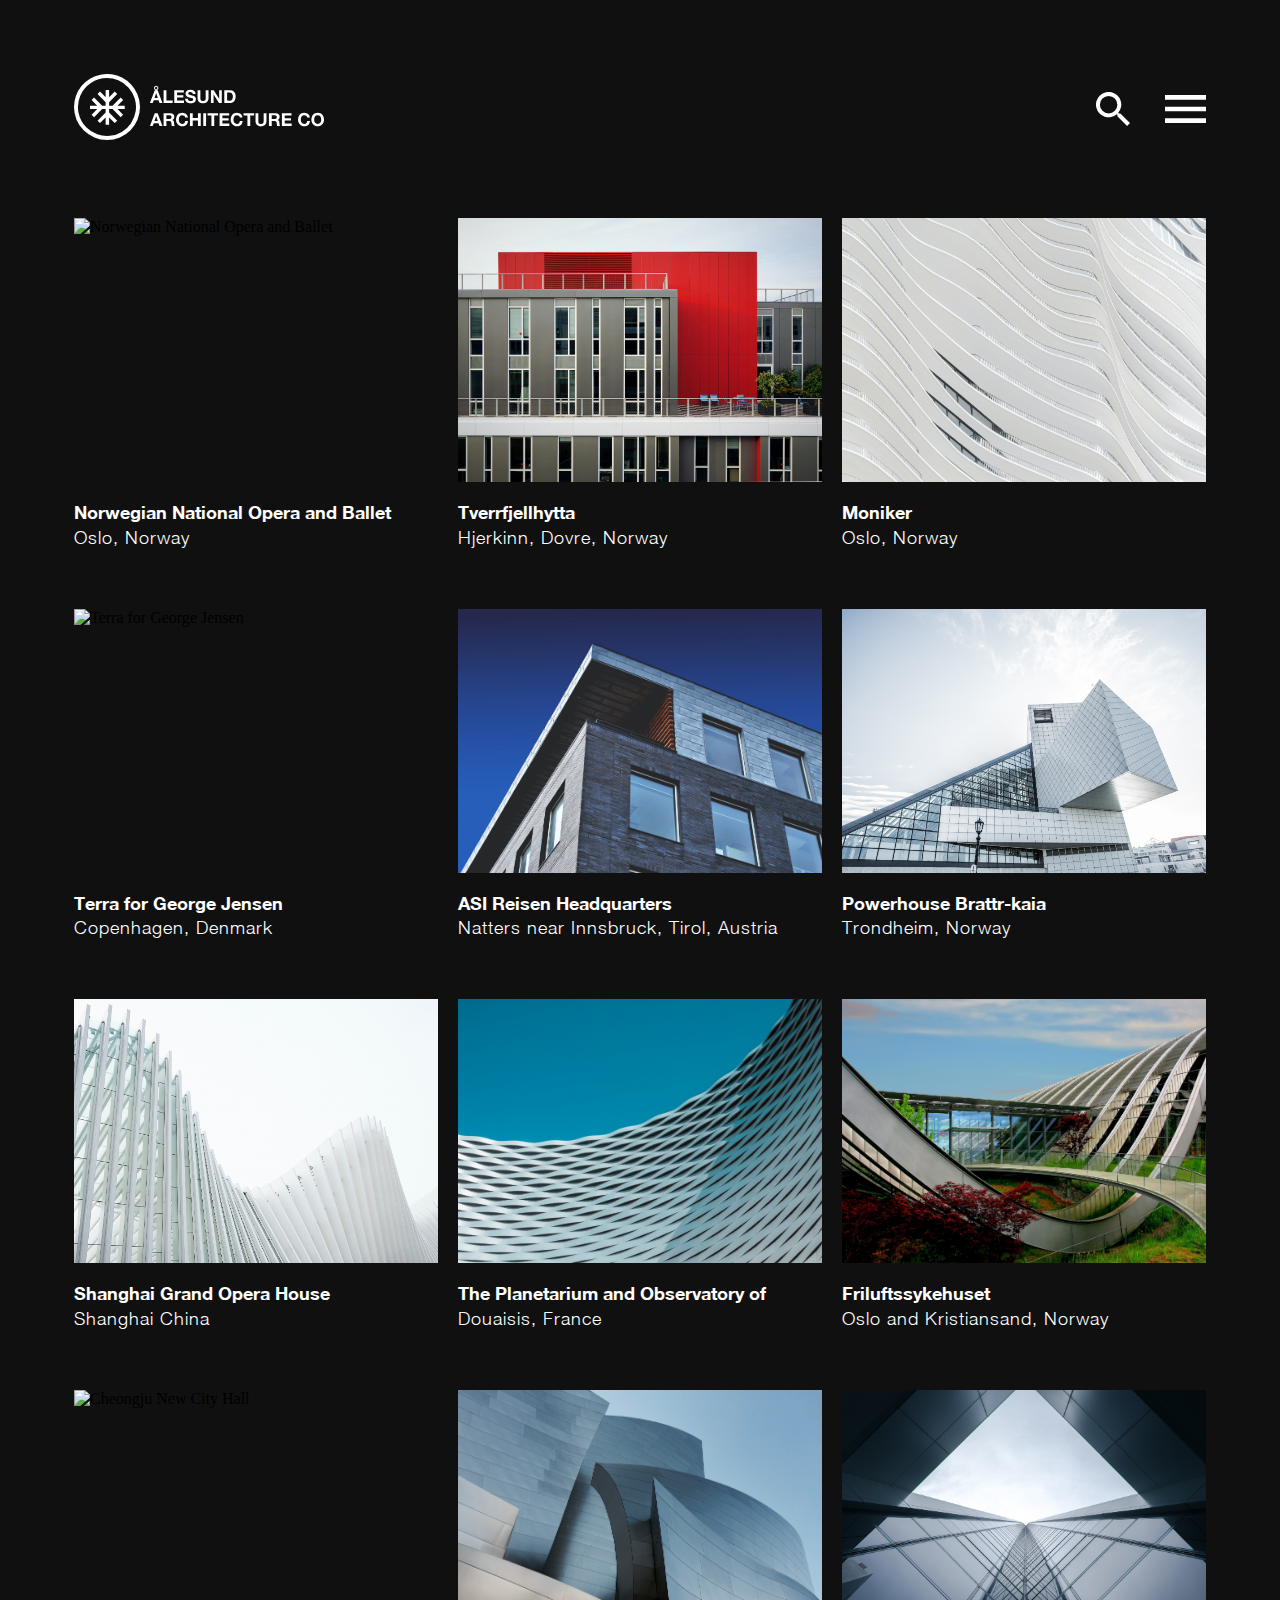
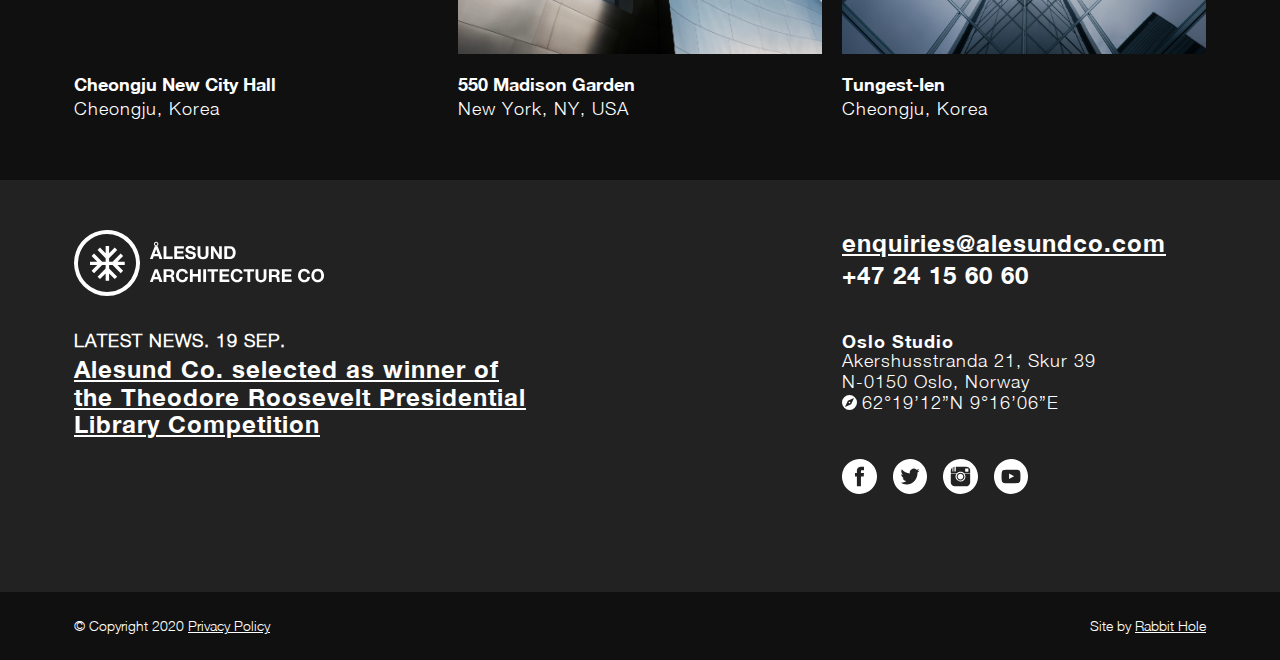
==== index.html @ cf131ff4 "html5 boilerplate" ====
<!doctype html>
<html class="no-js" lang="">

<head>
  <meta charset="utf-8">
  <title>Alesund Architecture Co</title>
  <meta name="description" content="">
  <meta name="viewport" content="width=device-width, initial-scale=1">

  <meta property="og:title" content="">
  <meta property="og:type" content="">
  <meta property="og:url" content="">
  <meta property="og:image" content="">

  <link rel="manifest" href="site.webmanifest">
  <link rel="apple-touch-icon" href="icon.png">
  <!-- Place favicon.ico in the root directory -->

  <link rel="stylesheet" href="css/normalize.css">
  <link rel="stylesheet" href="css/main.css">

  <meta name="theme-color" content="#fafafa">
</head>

<body>
  <header class="grid">
    <div class="logo">
      <a href="index.html"><img src="css/SVGs/white-logo.svg" alt="logo"></a>
    </div>
    <nav>
      <div class="icon-container">
        <img class="search" src="css/SVGs/white-search.svg">
        <img class="menu-icon" src="css/SVGs/white-menu.svg" id="show-menu">
      </div>
      <div class="menu side-menu right-menu" id="slide-menu">
        <div class="open-menu-icons icon-container">
          <img class="menu-search-icon" src="css/SVGs/white-search.svg">
          <img class="close-icon" src="css/SVGs/close.svg" id="hide-menu">
        </div>
        <div class="menu-items">
          <a class="arrow-anchor" href="#">Projects</a>
          <img id="arrow-icon" class="hide" src="css/SVGs/arrow.svg">
        </div>
        <div class="menu-items">
          <a class="arrow-anchor" href="#">People</a>
          <img id="arrow-icon" class="hide" src="css/SVGs/arrow.svg">
        </div>
        <div class="menu-items">
          <a class="arrow-anchor" href="#">News</a>
          <img id="arrow-icon" class="hide" src="css/SVGs/arrow.svg">
        </div>
        <div class="menu-items">
          <a class="arrow-anchor" href="#">Our Process</a>
          <img id="arrow-icon" class="hide" src="css/SVGs/arrow.svg">
        </div>
        <div class="menu-items">
          <a class="arrow-anchor" href="widgets.html">Journal</a>
          <img id="arrow-icon" class="hide" src="css/SVGs/arrow.svg">
        </div>
        <div class="menu-items">
          <a class="arrow-anchor" href="#">Contact</a>
          <img id="arrow-icon" class="hide" src="css/SVGs/arrow.svg">
        </div>
      </div>
    </nav>
  </header>
  <main class="grid">
    <figure class="image-container" id="gallery-item-1">
      <div class="gallery-item">			
        <img loading="lazy" src='./css/Images/grid-item-1.jpg' alt="Norwegian National Opera and Ballet" />
      </div>
      <figcaption class="gallery-item-description">Norwegian National Opera and Ballet</figcaption>
      <figcaption class="gallery-item-location">Oslo, Norway</figcaption>
    </figure>
    <figure class="image-container" id="gallery-item-2">
      <div class="gallery-item">			
        <img loading="lazy" src='./css/Images/grid-item-2.jpg' alt="Tverrfjellhytta" />
      </div>
      <figcaption class="gallery-item-description">Tverrfjellhytta</figcaption>
      <figcaption class="gallery-item-location">Hjerkinn, Dovre, Norway</figcaption>
    </figure>
    <figure class="image-container" id="gallery-item-3">
      <div class="gallery-item">			
        <img loading="lazy" src='./css/Images/grid-item-3.jpg' alt="Moniker" />
      </div>
      <figcaption class="gallery-item-description">Moniker</figcaption>
      <figcaption class="gallery-item-location">Oslo, Norway</figcaption>
    </figure>
    <figure class="image-container" id="gallery-item-4">
      <div class="gallery-item">			
        <img loading="lazy" src='./css/Images/grid-item-4.jpg' alt="Terra for George Jensen" />
      </div>
      <figcaption class="gallery-item-description">Terra for George Jensen</figcaption>
      <figcaption class="gallery-item-location">Copenhagen, Denmark</figcaption>
    </figure>
    <figure class="image-container" id="gallery-item-5">
      <div class="gallery-item">			
        <img loading="lazy" src='./css/Images/grid-item-5.jpg' alt="ASI Reisen Headquarters" />
      </div>
      <figcaption class="gallery-item-description">ASI Reisen Headquarters</figcaption>
      <figcaption class="gallery-item-location">Natters near Innsbruck, Tirol, Austria</figcaption>
    </figure>
    <figure class="image-container" id="gallery-item-6">
      <div class="gallery-item">			
        <img loading="lazy" src='./css/Images/grid-item-6.jpg' alt="Powerhouse Brattr-kaia" />
      </div>
      <figcaption class="gallery-item-description">Powerhouse Brattr-kaia</figcaption>
      <figcaption class="gallery-item-location">Trondheim, Norway</figcaption>
    </figure>
    <figure class="image-container" id="gallery-item-7">
      <div class="gallery-item">			
        <img loading="lazy" src='./css/Images/grid-item-7.jpg' alt="Shanghai Grand Opera House" />
      </div>
      <figcaption class="gallery-item-description">Shanghai Grand Opera House</figcaption>
      <figcaption class="gallery-item-location">Shanghai China</figcaption>
    </figure>
    <figure class="image-container" id="gallery-item-8">
      <div class="gallery-item">			
        <img loading="lazy" src='./css/Images/grid-item-8.jpg' alt="The Planetarium and Observatory of Douaisis" />
      </div>
      <figcaption class="gallery-item-description">The Planetarium and Observatory of</figcaption>
      <figcaption class="gallery-item-location">Douaisis, France</figcaption>
    </figure>
    <figure class="image-container" id="gallery-item-9">
      <div class="gallery-item">			
        <img loading="lazy" src='./css/Images/grid-item-9.jpg' alt="Friluftssykehuset" />
      </div>
      <figcaption class="gallery-item-description">Friluftssykehuset</figcaption>
      <figcaption class="gallery-item-location">Oslo and Kristiansand, Norway</figcaption>
    </figure>
    <figure class="image-container" id="gallery-item-10">
      <div class="gallery-item">			
        <img loading="lazy" src='./css/Images/grid-item-10.jpg' alt="Cheongju New City Hall" />
      </div>
      <figcaption class="gallery-item-description">Cheongju New City Hall</figcaption>
      <figcaption class="gallery-item-location">Cheongju, Korea</figcaption>
    </figure>
    <figure class="image-container" id="gallery-item-11">
      <div class="gallery-item">			
        <img loading="lazy" src='./css/Images/grid-item-11.jpg' alt="550 Madison Garden" />
      </div>
      <figcaption class="gallery-item-description">550 Madison Garden</figcaption>
      <figcaption class="gallery-item-location">New York, NY, USA</figcaption>
    </figure>
    <figure class="image-container" id="gallery-item-12">
      <div class="gallery-item">			
        <img loading="lazy" src='./css/Images/grid-item-12.jpg' alt="Tungest-Ien" />
      </div>
      <figcaption class="gallery-item-description">Tungest-Ien</figcaption>
      <figcaption class="gallery-item-location">Cheongju, Korea</figcaption>
    </figure>
  </main>
  <footer class="contact-footer">
    <div class="grid">
      <a href="#" class="footer-logo"><img src="css/SVGs/white-logo.svg"></a>
      <div class="news">
        <h3 class="latest-news">LATEST NEWS. 19 SEP.</h3>
        <a href="#" class="underline">Alesund Co. selected as winner of the Theodore Roosevelt Presidential Library Competition</a>
      </div>
      <div class="contact">
        <a href="#"class="underline">enquiries@alesundco.com</a>
        <p class="phone-number">+47 24 15 60 60</p>
      </div>
      <div class="address">
        <h3 class="address-bold">Oslo Studio</h3>
        <p>Akershusstranda 21, Skur 39</p>
        <p>N-0150 Oslo, Norway</p>
        <div class="coordinates">
          <img src="css/SVGs/compass.svg">
          <p>62°19’12”N 9°16’06”E</p>
        </div>
      </div>
      <div class="social-media">
        <a href="#"><img src="css/SVGs/facebook.svg"></a>
        <a href="#"><img src="css/SVGs/twitter.svg"></a>
        <a href="#"><img src="css/SVGs/instagram.svg"></a>
        <a href="#"><img src="css/SVGs/youtube.svg"></a>
      </div>
    </div>
  </footer>
  <footer class="copyright-footer">
    <div class="grid">
      <p class="copyright-info">© Copyright 2020 <a href="#"><span>Privacy Policy</span></a></p>
      <p class="site-by">Site by <a href="#"><span>Rabbit Hole</span></a></p>
    </div>
  </footer>

  <script src="js/nav.js"></script>
  <script src="js/vendor/modernizr-3.11.2.min.js"></script>
  <script src="js/plugins.js"></script>
  <script src="js/main.js"></script>

  <!-- Google Analytics: change UA-XXXXX-Y to be your site's ID. -->
  <script>
    window.ga = function () { ga.q.push(arguments) }; ga.q = []; ga.l = +new Date;
    ga('create', 'UA-XXXXX-Y', 'auto'); ga('set', 'anonymizeIp', true); ga('set', 'transport', 'beacon'); ga('send', 'pageview')
  </script>
  <script src="https://www.google-analytics.com/analytics.js" async></script>
</body>

</html>
---- css/main.css ----
@font-face {
  font-family: "Helvetica Bold";
  src: url(./Fonts/HelveticaNeueBd.ttf);
  font-weight: bold;
}
@font-face {
  font-family: "Helvetica Reg";
  src: url("./Fonts/HelveticaNeueLt.ttf");
}
a {
  color: inherit;
  text-decoration: inherit;
}

.menu a {
  color: #000000;
  font-family: "Helvetica Bold";
  font-size: 32px;
  text-decoration: none;
}

.latest-news {
  font-family: "Helvetica Reg";
  font-size: 18px;
  text-align: left;
  letter-spacing: 1px;
  color: #ffffff;
}

.address {
  font-family: "Helvetica Reg";
  font-size: 18px;
  text-align: left;
  letter-spacing: 1px;
  color: #ffffff;
}

.address-bold {
  font-family: "Helvetica Bold";
  font-size: 18px;
  text-align: left;
  letter-spacing: 1px;
  color: #ffffff;
}

.underline {
  font-family: "Helvetica Bold";
  text-decoration: underline;
  font-size: 24px;
}
.underline:hover {
  text-decoration: none;
  transition: all 0.3s ease-in-out 0s;
}

.phone-number {
  font-family: "Helvetica Bold";
  padding-top: 5px;
  font-size: 24px;
}

.contact-footer {
  font-family: "Helvetica Reg";
  font-size: 18px;
  text-align: left;
  letter-spacing: 1px;
  color: #ffffff;
}

.copyright-footer {
  font-family: "Helvetica Reg";
  font-size: 14px;
  text-align: left;
  color: #ffffff;
}
.copyright-footer span {
  text-decoration: underline;
}

.gallery-item-description {
  font-family: "Helvetica Bold";
  font-size: 18px;
  text-align: left;
  color: #ffffff;
  padding-top: 20px;
  padding-bottom: 5px;
}

.gallery-item-location {
  font-family: "Helvetica Reg";
  font-size: 18px;
  text-align: left;
  letter-spacing: 1px;
  color: #ffffff;
}

.widget-date {
  font-family: "Helvetica Reg";
  font-size: 18px;
  text-align: center;
  color: #000000;
}

.widget-title {
  font-family: "Helvetica Bold";
  font-size: 48px;
  text-align: center;
  color: #000000;
  margin-bottom: 100px;
}

.widget-subtitle {
  font-family: "Helvetica Bold";
  font-size: 32px;
  text-align: left;
  color: #000000;
  margin-bottom: 40px;
}

.widget-main-copy {
  font-family: "Times New Roman", Times, serif;
  font-size: 24px;
  text-align: left;
  letter-spacing: 1px;
  color: #000000;
  margin-bottom: 40px;
}
.widget-main-copy span {
  text-decoration: underline;
}

.image-caption {
  color: #888888;
  font-family: "Helvetica Reg";
  font-style: italic;
  font-size: 18px;
  text-align: left;
  margin-top: 5px;
}

.grid-fit-image-caption {
  color: #888888;
  font-family: "Helvetica Reg";
  font-style: italic;
  font-size: 18px;
  text-align: left;
  margin-top: 5px;
}

.carousel-image-caption {
  color: #888888;
  font-family: "Helvetica Reg";
  font-style: italic;
  font-size: 18px;
  text-align: left;
  margin-top: 5px;
}

.quote {
  font-family: "Helvetica Bold";
  font-size: 32px;
  text-align: left;
  color: #ffffff;
}

.author-text {
  font-family: "Helvetica Reg";
  font-size: 24px;
  text-align: left;
  color: #ffffff;
}

@media (max-width: 376px) {
  .underline {
    font-size: 22px;
  }

  .phone-number {
    padding-top: 3px;
    font-size: 22px;
  }

  .copyright-footer {
    font-size: 12px;
  }

  .widget-date {
    font-size: 14px;
    text-align: left;
  }

  .widget-title {
    font-size: 24px;
    text-align: left;
    margin-bottom: 50px;
  }

  .widget-subtitle {
    font-size: 18px;
    margin-bottom: 14px;
  }

  .widget-main-copy {
    font-size: 18px;
    margin-bottom: 40px;
  }

  .image-caption {
    font-size: 12px;
    margin-top: 10px;
  }

  .grid-fit-image-caption {
    font-size: 14px;
    margin-top: 10px;
  }

  .carousel-image-caption {
    font-size: 14px;
    margin-top: 10px;
  }

  .quote {
    font-size: 18px;
  }

  .author-text {
    font-size: 14px;
  }
}
@media (min-width: 377px) and (max-width: 480px) {
  .underline {
    font-size: 22px;
  }

  .phone-number {
    padding-top: 3px;
    font-size: 22px;
  }

  .copyright-footer {
    font-size: 14px;
  }

  .widget-date {
    font-size: 16px;
    text-align: left;
  }

  .widget-title {
    font-size: 26px;
    text-align: left;
    margin-bottom: 40px;
  }

  .widget-subtitle {
    font-size: 20px;
    margin-bottom: 14px;
  }

  .widget-main-copy {
    font-size: 20px;
    margin-bottom: 40px;
  }

  .image-caption {
    font-size: 14px;
    margin-top: 10px;
  }

  .grid-fit-image-caption {
    font-size: 14px;
    margin-top: 10px;
  }

  .carousel-image-caption {
    font-size: 14px;
    margin-top: 10px;
  }

  .quote {
    font-size: 18px;
  }

  .author-text {
    font-size: 14px;
  }
}
@media (min-width: 481px) and (max-width: 768px) {
  .widget-title {
    font-size: 36px;
    text-align: left;
    margin-bottom: 40px;
  }

  .widget-subtitle {
    font-size: 22px;
    margin-bottom: 14px;
  }

  .underline {
    font-size: 22px;
  }

  .quote {
    font-size: 24px;
  }

  .author-text {
    font-size: 18px;
  }
}
@media (min-width: 769px) and (max-width: 1024px) {
  .widget-title {
    margin-bottom: 60px;
  }
}
* {
  margin: 0;
  padding: 0;
}

body {
  background-color: #101010;
}

.widgets-body {
  background-color: #FFFFFF;
  color: black;
}
.widgets-body header .icon-container, .widgets-body header .menu-search-icon, .widgets-body header .logo {
  filter: invert(100%);
}

.grid {
  display: grid;
  grid-template-columns: repeat(12, 1fr);
  grid-template-rows: 1fr;
  column-gap: 20px;
  margin: 0 74px;
}

@media (max-width: 376px) {
  .grid {
    grid-template-columns: repeat(4, 1fr);
    margin: 0 20px;
  }
}
@media (min-width: 377px) and (max-width: 480px) {
  .grid {
    grid-template-columns: repeat(6, 1fr);
    margin: 0 30px;
  }
}
@media (min-width: 481px) and (max-width: 768px) {
  .grid {
    grid-template-columns: repeat(8, 1fr);
    margin: 0 40px;
  }
}
.image-container {
  position: relative;
  width: 100%;
  height: 100%;
  user-select: none;
  margin: 0;
}
.image-container .gallery-item {
  width: 100%;
  height: 264px;
  display: block;
}
.image-container .gallery-item img {
  width: inherit;
  height: inherit;
  object-fit: cover;
  margin: 0;
  display: block;
}
.image-container .gallery-item-location {
  margin-bottom: 60px;
}

#gallery-item-1 {
  grid-column-start: 1;
  grid-column-end: span 4;
  grid-row-start: 1;
  grid-row-end: span 1;
}

#gallery-item-2 {
  grid-column-start: 5;
  grid-column-end: span 4;
  grid-row-start: 1;
  grid-row-end: span 1;
}

#gallery-item-3 {
  grid-column-start: 9;
  grid-column-end: span 4;
  grid-row-start: 1;
  grid-row-end: span 1;
}

#gallery-item-4 {
  grid-column-start: 1;
  grid-column-end: span 4;
  grid-row-start: 2;
  grid-row-end: span 1;
}

#gallery-item-5 {
  grid-column-start: 5;
  grid-column-end: span 4;
  grid-row-start: 2;
  grid-row-end: span 1;
}

#gallery-item-6 {
  grid-column-start: 9;
  grid-column-end: span 4;
  grid-row-start: 2;
  grid-row-end: span 1;
}

#gallery-item-7 {
  grid-column-start: 1;
  grid-column-end: span 4;
  grid-row-start: 3;
  grid-row-end: span 1;
}

#gallery-item-8 {
  grid-column-start: 5;
  grid-column-end: span 4;
  grid-row-start: 3;
  grid-row-end: span 1;
}

#gallery-item-9 {
  grid-column-start: 9;
  grid-column-end: span 4;
  grid-row-start: 3;
  grid-row-end: span 1;
}

#gallery-item-10 {
  grid-column-start: 1;
  grid-column-end: span 4;
  grid-row-start: 4;
  grid-row-end: span 1;
}

#gallery-item-11 {
  grid-column-start: 5;
  grid-column-end: span 4;
  grid-row-start: 4;
  grid-row-end: span 1;
}

#gallery-item-12 {
  grid-column-start: 9;
  grid-column-end: span 4;
  grid-row-start: 4;
  grid-row-end: span 1;
}

#gallery-item-1 {
  grid-column-start: 1;
  grid-column-end: span 4;
  grid-row-start: 1;
  grid-row-end: span 1;
}

#gallery-item-2 {
  grid-column-start: 5;
  grid-column-end: span 4;
  grid-row-start: 1;
  grid-row-end: span 1;
}

#gallery-item-3 {
  grid-column-start: 9;
  grid-column-end: span 4;
  grid-row-start: 1;
  grid-row-end: span 1;
}

#gallery-item-4 {
  grid-column-start: 1;
  grid-column-end: span 4;
  grid-row-start: 2;
  grid-row-end: span 1;
}

#gallery-item-5 {
  grid-column-start: 5;
  grid-column-end: span 4;
  grid-row-start: 2;
  grid-row-end: span 1;
}

#gallery-item-6 {
  grid-column-start: 9;
  grid-column-end: span 4;
  grid-row-start: 2;
  grid-row-end: span 1;
}

#gallery-item-7 {
  grid-column-start: 1;
  grid-column-end: span 4;
  grid-row-start: 3;
  grid-row-end: span 1;
}

#gallery-item-8 {
  grid-column-start: 5;
  grid-column-end: span 4;
  grid-row-start: 3;
  grid-row-end: span 1;
}

#gallery-item-9 {
  grid-column-start: 9;
  grid-column-end: span 4;
  grid-row-start: 3;
  grid-row-end: span 1;
}

#gallery-item-10 {
  grid-column-start: 1;
  grid-column-end: span 4;
  grid-row-start: 4;
  grid-row-end: span 1;
}

#gallery-item-11 {
  grid-column-start: 5;
  grid-column-end: span 4;
  grid-row-start: 4;
  grid-row-end: span 1;
}

#gallery-item-12 {
  grid-column-start: 9;
  grid-column-end: span 4;
  grid-row-start: 4;
  grid-row-end: span 1;
}

@media (max-width: 376px) {
  .gallery-item-location {
    margin-bottom: 20px;
  }

  #gallery-item-1 {
    grid-column-start: 1;
    grid-column-end: span 4;
    grid-row-start: 1;
    grid-row-end: span 1;
  }

  #gallery-item-2 {
    grid-column-start: 1;
    grid-column-end: span 4;
    grid-row-start: 2;
    grid-row-end: span 1;
  }

  #gallery-item-3 {
    grid-column-start: 1;
    grid-column-end: span 4;
    grid-row-start: 3;
    grid-row-end: span 1;
  }

  #gallery-item-4 {
    grid-column-start: 1;
    grid-column-end: span 4;
    grid-row-start: 4;
    grid-row-end: span 1;
  }

  #gallery-item-5 {
    grid-column-start: 1;
    grid-column-end: span 4;
    grid-row-start: 5;
    grid-row-end: span 1;
  }

  #gallery-item-6 {
    grid-column-start: 1;
    grid-column-end: span 4;
    grid-row-start: 6;
    grid-row-end: span 1;
  }

  #gallery-item-7 {
    grid-column-start: 1;
    grid-column-end: span 4;
    grid-row-start: 7;
    grid-row-end: span 1;
  }

  #gallery-item-8 {
    grid-column-start: 1;
    grid-column-end: span 4;
    grid-row-start: 8;
    grid-row-end: span 1;
  }

  #gallery-item-9 {
    grid-column-start: 1;
    grid-column-end: span 4;
    grid-row-start: 9;
    grid-row-end: span 1;
  }

  #gallery-item-10 {
    grid-column-start: 1;
    grid-column-end: span 4;
    grid-row-start: 10;
    grid-row-end: span 1;
  }

  #gallery-item-11 {
    grid-column-start: 1;
    grid-column-end: span 4;
    grid-row-start: 11;
    grid-row-end: span 1;
  }

  #gallery-item-12 {
    grid-column-start: 1;
    grid-column-end: span 4;
    grid-row-start: 12;
    grid-row-end: span 1;
  }
}
@media (min-width: 377px) and (max-width: 480px) {
  .gallery-item-location {
    margin-bottom: 20px;
  }

  #gallery-item-1 {
    grid-column-start: 1;
    grid-column-end: span 6;
    grid-row-start: 1;
    grid-row-end: span 1;
  }

  #gallery-item-2 {
    grid-column-start: 1;
    grid-column-end: span 6;
    grid-row-start: 2;
    grid-row-end: span 1;
  }

  #gallery-item-3 {
    grid-column-start: 1;
    grid-column-end: span 6;
    grid-row-start: 3;
    grid-row-end: span 1;
  }

  #gallery-item-4 {
    grid-column-start: 1;
    grid-column-end: span 6;
    grid-row-start: 4;
    grid-row-end: span 1;
  }

  #gallery-item-5 {
    grid-column-start: 1;
    grid-column-end: span 6;
    grid-row-start: 5;
    grid-row-end: span 1;
  }

  #gallery-item-6 {
    grid-column-start: 1;
    grid-column-end: span 6;
    grid-row-start: 6;
    grid-row-end: span 1;
  }

  #gallery-item-7 {
    grid-column-start: 1;
    grid-column-end: span 6;
    grid-row-start: 7;
    grid-row-end: span 1;
  }

  #gallery-item-8 {
    grid-column-start: 1;
    grid-column-end: span 6;
    grid-row-start: 8;
    grid-row-end: span 1;
  }

  #gallery-item-9 {
    grid-column-start: 1;
    grid-column-end: span 6;
    grid-row-start: 9;
    grid-row-end: span 1;
  }

  #gallery-item-10 {
    grid-column-start: 1;
    grid-column-end: span 6;
    grid-row-start: 10;
    grid-row-end: span 1;
  }

  #gallery-item-11 {
    grid-column-start: 1;
    grid-column-end: span 6;
    grid-row-start: 11;
    grid-row-end: span 1;
  }

  #gallery-item-12 {
    grid-column-start: 1;
    grid-column-end: span 6;
    grid-row-start: 12;
    grid-row-end: span 1;
  }
}
@media (min-width: 481px) and (max-width: 600px) {
  .gallery-item-location {
    margin-bottom: 20px;
  }

  #gallery-item-1 {
    grid-column-start: 2;
    grid-column-end: span 6;
    grid-row-start: 1;
    grid-row-end: span 1;
  }

  #gallery-item-2 {
    grid-column-start: 2;
    grid-column-end: span 6;
    grid-row-start: 2;
    grid-row-end: span 1;
  }

  #gallery-item-3 {
    grid-column-start: 2;
    grid-column-end: span 6;
    grid-row-start: 3;
    grid-row-end: span 1;
  }

  #gallery-item-4 {
    grid-column-start: 2;
    grid-column-end: span 6;
    grid-row-start: 4;
    grid-row-end: span 1;
  }

  #gallery-item-5 {
    grid-column-start: 2;
    grid-column-end: span 6;
    grid-row-start: 5;
    grid-row-end: span 1;
  }

  #gallery-item-6 {
    grid-column-start: 2;
    grid-column-end: span 6;
    grid-row-start: 6;
    grid-row-end: span 1;
  }

  #gallery-item-7 {
    grid-column-start: 2;
    grid-column-end: span 6;
    grid-row-start: 7;
    grid-row-end: span 1;
  }

  #gallery-item-8 {
    grid-column-start: 2;
    grid-column-end: span 6;
    grid-row-start: 8;
    grid-row-end: span 1;
  }

  #gallery-item-9 {
    grid-column-start: 2;
    grid-column-end: span 6;
    grid-row-start: 9;
    grid-row-end: span 1;
  }

  #gallery-item-10 {
    grid-column-start: 2;
    grid-column-end: span 6;
    grid-row-start: 10;
    grid-row-end: span 1;
  }

  #gallery-item-11 {
    grid-column-start: 2;
    grid-column-end: span 6;
    grid-row-start: 11;
    grid-row-end: span 1;
  }

  #gallery-item-12 {
    grid-column-start: 2;
    grid-column-end: span 6;
    grid-row-start: 12;
    grid-row-end: span 1;
  }
}
@media (min-width: 601px) and (max-width: 768px) {
  .gallery-item-location {
    margin-bottom: 20px;
  }

  #gallery-item-1 {
    grid-column-start: 1;
    grid-column-end: span 4;
    grid-row-start: 1;
    grid-row-end: span 1;
  }

  #gallery-item-2 {
    grid-column-start: 5;
    grid-column-end: span 4;
    grid-row-start: 1;
    grid-row-end: span 1;
  }

  #gallery-item-3 {
    grid-column-start: 1;
    grid-column-end: span 4;
    grid-row-start: 2;
    grid-row-end: span 1;
  }

  #gallery-item-4 {
    grid-column-start: 5;
    grid-column-end: span 4;
    grid-row-start: 2;
    grid-row-end: span 1;
  }

  #gallery-item-5 {
    grid-column-start: 1;
    grid-column-end: span 4;
    grid-row-start: 3;
    grid-row-end: span 1;
  }

  #gallery-item-6 {
    grid-column-start: 5;
    grid-column-end: span 4;
    grid-row-start: 3;
    grid-row-end: span 1;
  }

  #gallery-item-7 {
    grid-column-start: 1;
    grid-column-end: span 4;
    grid-row-start: 4;
    grid-row-end: span 1;
  }

  #gallery-item-8 {
    grid-column-start: 5;
    grid-column-end: span 4;
    grid-row-start: 4;
    grid-row-end: span 1;
  }

  #gallery-item-9 {
    grid-column-start: 1;
    grid-column-end: span 4;
    grid-row-start: 5;
    grid-row-end: span 1;
  }

  #gallery-item-10 {
    grid-column-start: 5;
    grid-column-end: span 4;
    grid-row-start: 5;
    grid-row-end: span 1;
  }

  #gallery-item-11 {
    grid-column-start: 1;
    grid-column-end: span 4;
    grid-row-start: 6;
    grid-row-end: span 1;
  }

  #gallery-item-12 {
    grid-column-start: 5;
    grid-column-end: span 4;
    grid-row-start: 6;
    grid-row-end: span 1;
  }
}
@media (min-width: 769px) and (max-width: 1024px) {
  .gallery-item-location {
    margin-bottom: 20px;
  }

  #gallery-item-1 {
    grid-column-start: 1;
    grid-column-end: span 6;
    grid-row-start: 1;
    grid-row-end: span 1;
  }

  #gallery-item-2 {
    grid-column-start: 7;
    grid-column-end: span 6;
    grid-row-start: 1;
    grid-row-end: span 1;
  }

  #gallery-item-3 {
    grid-column-start: 1;
    grid-column-end: span 6;
    grid-row-start: 2;
    grid-row-end: span 1;
  }

  #gallery-item-4 {
    grid-column-start: 7;
    grid-column-end: span 6;
    grid-row-start: 2;
    grid-row-end: span 1;
  }

  #gallery-item-5 {
    grid-column-start: 1;
    grid-column-end: span 6;
    grid-row-start: 3;
    grid-row-end: span 1;
  }

  #gallery-item-6 {
    grid-column-start: 7;
    grid-column-end: span 6;
    grid-row-start: 3;
    grid-row-end: span 1;
  }

  #gallery-item-7 {
    grid-column-start: 1;
    grid-column-end: span 6;
    grid-row-start: 4;
    grid-row-end: span 1;
  }

  #gallery-item-8 {
    grid-column-start: 7;
    grid-column-end: span 6;
    grid-row-start: 4;
    grid-row-end: span 1;
  }

  #gallery-item-9 {
    grid-column-start: 1;
    grid-column-end: span 6;
    grid-row-start: 5;
    grid-row-end: span 1;
  }

  #gallery-item-10 {
    grid-column-start: 7;
    grid-column-end: span 6;
    grid-row-start: 5;
    grid-row-end: span 1;
  }

  #gallery-item-11 {
    grid-column-start: 1;
    grid-column-end: span 6;
    grid-row-start: 6;
    grid-row-end: span 1;
  }

  #gallery-item-12 {
    grid-column-start: 7;
    grid-column-end: span 6;
    grid-row-start: 6;
    grid-row-end: span 1;
  }
}
header .logo {
  margin: 74px 0;
  grid-column-start: 1;
  grid-column-end: span 3;
  justify-self: start;
  align-self: center;
}
header .logo:hover {
  filter: invert(50%);
  -webkit-transition: all 0.3s ease-in-out;
  -moz-transition: all 0.3s ease-in-out;
  transition: all 0.3s ease-in-out;
}
header nav {
  grid-column-start: 11;
  grid-column-end: span 2;
  justify-self: end;
  align-self: center;
}
header nav .hide {
  visibility: hidden;
}
header nav .right-menu {
  right: -35vw;
}
header nav .right-menu.menu-open {
  right: 0px;
}
header nav .side-menu {
  width: 35vw;
  height: 100%;
  top: 0;
  z-index: 1000;
  background: #eeeeee;
}
header nav .icon-container {
  display: flex;
  align-items: center;
}
header nav .icon-container img {
  cursor: pointer;
}
header nav .icon-container .search {
  margin-right: 35px;
}
header nav .icon-container .search:hover {
  filter: invert(50%);
  -webkit-transition: all 0.3s ease-in-out;
  -moz-transition: all 0.3s ease-in-out;
  transition: all 0.3s ease-in-out;
}
header nav .icon-container .menu-icon {
  cursor: pointer;
}
header nav .icon-container .menu-icon:hover {
  filter: invert(50%);
  -webkit-transition: all 0.3s ease-in-out;
  -moz-transition: all 0.3s ease-in-out;
  transition: all 0.3s ease-in-out;
}
header nav .menu {
  position: fixed;
  -webkit-transition: all 0.3s ease-in-out;
  -moz-transition: all 0.3s ease-in-out;
  transition: all 0.3s ease-in-out;
  overflow-y: scroll;
}
header nav .menu .open-menu-icons {
  margin-top: 90px;
  margin-right: 68px;
  margin-bottom: 35px;
  display: flex;
  justify-content: flex-end;
  align-items: center;
}
header nav .menu .open-menu-icons img {
  cursor: pointer;
}
header nav .menu .open-menu-icons .menu-search-icon {
  filter: invert(100%);
}
header nav .menu .open-menu-icons .menu-search-icon:hover {
  filter: invert(50%);
  -webkit-transition: all 0.3s ease-in-out;
  -moz-transition: all 0.3s ease-in-out;
  transition: all 0.3s ease-in-out;
}
header nav .menu .open-menu-icons .close-icon {
  cursor: pointer;
  margin-left: 35px;
}
header nav .menu .open-menu-icons .close-icon:hover {
  filter: invert(50%);
  -webkit-transition: all 0.3s ease-in-out;
  -moz-transition: all 0.3s ease-in-out;
  transition: all 0.3s ease-in-out;
}
header nav .menu .menu-items {
  margin-left: 60px;
  margin-bottom: 40px;
  display: flex;
  flex-direction: row-reverse;
  align-items: center;
  justify-content: flex-end;
}
header nav .menu .menu-items a {
  margin-left: 10px;
}
header nav .menu .menu-items a:hover + .hide {
  display: flex;
  visibility: visible;
}

@media (max-width: 376px) {
  header .logo {
    margin: 27px 0;
    grid-column-start: 1;
    grid-column-end: span 2;
  }
  header .logo img {
    width: auto;
    height: 42px;
  }
  header nav {
    grid-column-start: 3;
    grid-column-end: span 2;
  }
  header nav .icon-container .menu-icon {
    width: auto;
    height: 22px;
  }
  header nav .icon-container .search {
    margin-right: 20px;
  }
  header nav .icon-container img {
    width: auto;
    height: 26px;
  }
  header nav .side-menu {
    width: 100vw;
  }
  header nav .right-menu {
    right: -100vw;
  }
  header nav .right-menu.menu-open {
    right: 0px;
  }
  header nav .menu .menu-items {
    margin-left: 20px;
  }
  header nav .menu .menu-items a:hover + .hide {
    visibility: hidden;
  }
  header nav .menu .open-menu-icons {
    margin-top: 36px;
    margin-right: 28px;
  }
  header nav .menu .open-menu-icons img {
    height: 25px;
    width: auto;
  }
  header nav .menu .close-icon {
    margin-left: 20px;
  }
}
@media (min-width: 377px) and (max-width: 480px) {
  header .logo {
    margin: 27px 0;
    grid-column-start: 1;
    grid-column-end: span 2;
  }
  header .logo img {
    width: auto;
    height: 42px;
  }
  header nav .side-menu {
    width: 100vw;
  }
  header nav .right-menu {
    right: -100vw;
  }
  header nav .right-menu.menu-open {
    right: 0px;
  }
  header nav .icon-container .menu-icon {
    width: auto;
    height: 22px;
  }
  header nav .icon-container img {
    width: auto;
    height: 26px;
  }
  header nav .icon-container .search {
    margin-right: 20px;
  }
  header nav .menu .menu-items {
    margin-left: 20px;
  }
  header nav .menu .menu-items a:hover + .hide {
    visibility: hidden;
  }
  header nav .menu .open-menu-icons {
    margin-top: 36px;
    margin-right: 35px;
  }
  header nav .menu .open-menu-icons img {
    height: 25px;
    width: auto;
  }
  header nav .menu .close-icon {
    margin-left: 20px;
  }
}
@media (min-width: 481px) and (max-width: 768px) {
  header .logo {
    margin: 40px 0;
  }
  header nav {
    grid-column-start: 5;
    grid-column-end: span 4;
  }
  header nav .side-menu {
    width: 100vw;
  }
  header nav .right-menu {
    right: -100vw;
  }
  header nav .right-menu.menu-open {
    right: 0px;
  }
  header nav .menu .menu-items {
    margin-left: 0;
    display: flex;
    flex-direction: column;
  }
  header nav .menu .menu-items a {
    text-align: center;
    align-self: center;
    justify-self: center;
  }
  header nav .menu .menu-items a:hover + .hide {
    visibility: hidden;
  }
  header nav .menu .open-menu-icons {
    margin-top: 56px;
    margin-right: 35px;
  }
}
@media (min-width: 769px) and (max-width: 1024px) {
  header .logo {
    margin: 60px 0;
  }
  header nav {
    grid-column-start: 10;
    grid-column-end: span 3;
  }
  header nav .menu .menu-items {
    margin-left: 15px;
  }
  header nav .menu .menu-items img {
    display: none;
  }
  header nav .menu .open-menu-icons {
    margin-top: 90px;
    margin-right: 80px;
  }
}
@media (min-width: 1025px) and (max-width: 1200px) {
  header nav .menu .open-menu-icons {
    margin-top: 95px;
    margin-right: 80px;
  }
}
.contact-footer {
  background-color: #222222;
  padding-top: 50px;
  align-items: center;
}
.contact-footer .footer-logo {
  grid-column-start: 1;
  grid-column-end: span 3;
  margin-bottom: 30px;
}
.contact-footer .footer-logo img:hover {
  filter: invert(50%);
  transition: ease-in-out 0.3s all;
}
.contact-footer .news {
  grid-column-start: 1;
  grid-column-end: span 5;
  grid-row-start: 2;
  grid-row-end: span 1;
}
.contact-footer .news .latest-news {
  padding-bottom: 5px;
}
.contact-footer .contact {
  grid-column-start: 9;
  grid-column-end: span 4;
  grid-row-start: 1;
  grid-row-end: span 2;
}
.contact-footer .address {
  grid-column-start: 9;
  grid-column-end: span 4;
  grid-row-start: 2;
  grid-row-end: span 1;
}
.contact-footer .address h5 {
  padding: 2px 0;
}
.contact-footer .address .coordinates {
  display: flex;
  align-items: center;
}
.contact-footer .address .coordinates img {
  margin-right: 5px;
}
.contact-footer .social-media {
  grid-column-start: 9;
  grid-column-end: span 4;
  grid-row-start: 3;
  grid-row-end: span 1;
  margin-bottom: 94px;
}
.contact-footer .social-media img {
  margin-right: 10px;
  margin-top: 20px;
}
.contact-footer .social-media img:hover {
  filter: invert(50%);
  transition: ease-in-out 0.3s all;
}

.copyright-footer {
  background-color: #101010;
  padding: 26px 0;
}
.copyright-footer .copyright-info {
  grid-column-start: 1;
  grid-column-end: span 3;
}
.copyright-footer .site-by {
  grid-column-start: 11;
  grid-column-end: span 2;
  justify-self: end;
}
.copyright-footer span:hover {
  filter: invert(50%);
  transition: ease-in-out 0.3s all;
}

@media (max-width: 376px) {
  .contact-footer {
    padding-top: 30px;
  }
  .contact-footer .footer-logo {
    grid-column-end: span 2;
    grid-row-start: 1;
    width: auto;
    height: 42px;
  }
  .contact-footer .news {
    display: none;
  }
  .contact-footer .contact {
    grid-column-start: 1;
    grid-column-end: span 4;
    grid-row-start: 2;
    grid-row-end: span 1;
    margin-bottom: 20px;
  }
  .contact-footer .address {
    grid-column-start: 1;
    grid-column-end: span 4;
    grid-row-start: 3;
  }
  .contact-footer .social-media {
    grid-column-start: 1;
    grid-column-end: span 4;
    grid-row-start: 4;
  }

  .copyright-footer .copyright-info {
    grid-row-start: 1;
  }
  .copyright-footer .site-by {
    grid-column-start: 3;
    grid-column-end: span 2;
    grid-row-start: 1;
  }
}
@media (min-width: 377px) and (max-width: 480px) {
  .contact-footer {
    padding-top: 30px;
  }
  .contact-footer .footer-logo {
    grid-column-end: span 2;
    grid-row-start: 1;
    width: auto;
    height: 42px;
  }
  .contact-footer .news {
    display: none;
  }
  .contact-footer .contact {
    grid-column-start: 1;
    grid-column-end: span 6;
    grid-row-start: 2;
    grid-row-end: span 1;
    margin-bottom: 20px;
  }
  .contact-footer .address {
    grid-column-start: 1;
    grid-column-end: span 6;
    grid-row-start: 3;
    grid-row-end: span 1;
  }
  .contact-footer .social-media {
    grid-column-start: 1;
    grid-column-end: span 6;
    grid-row-start: 4;
  }

  .copyright-footer .copyright-info {
    grid-column-start: 1;
    grid-column-end: span 6;
    grid-row-start: 1;
  }
  .copyright-footer .site-by {
    grid-column-start: 5;
    grid-column-end: span 2;
    grid-row-start: 1;
  }
}
@media (min-width: 481px) and (max-width: 768px) {
  .contact-footer .footer-logo {
    grid-column-start: 1;
    grid-column-end: span 8;
    grid-row-start: 1;
  }
  .contact-footer .news {
    grid-column-start: 1;
    grid-column-end: span 8;
    margin-bottom: 30px;
  }
  .contact-footer .contact {
    grid-column-start: 1;
    grid-column-end: span 8;
    grid-row-start: 3;
    grid-row-end: span 1;
    margin-bottom: 20px;
  }
  .contact-footer .address {
    grid-column-start: 1;
    grid-column-end: span 8;
    grid-row-start: 4;
    grid-row-end: span 1;
  }
  .contact-footer .social-media {
    grid-column-start: 1;
    grid-column-end: span 8;
    grid-row-start: 5;
  }

  .copyright-footer .copyright-info {
    grid-column-start: 1;
    grid-column-end: span 6;
    grid-row-start: 1;
  }
  .copyright-footer .site-by {
    grid-column-start: 7;
    grid-column-end: span 2;
    grid-row-start: 1;
  }
}
@media (min-width: 769px) and (max-width: 1024px) {
  .contact-footer {
    padding-top: 30px;
  }
  .contact-footer .footer-logo {
    grid-column-start: 1;
    grid-column-end: span 6;
    grid-row-start: 1;
  }
  .contact-footer .news {
    grid-column-start: 1;
    grid-column-end: span 12;
    grid-row-start: 2;
    grid-row-end: span 1;
    margin-bottom: 30px;
  }
  .contact-footer .news .latest-news {
    padding-bottom: 5px;
  }
  .contact-footer .contact {
    grid-column-start: 1;
    grid-column-end: span 6;
    grid-row-start: 3;
    grid-row-end: span 1;
    margin-bottom: 20px;
  }
  .contact-footer .address {
    grid-column-start: 1;
    grid-column-end: span 6;
    grid-row-start: 4;
    grid-row-end: span 1;
  }
  .contact-footer .social-media {
    grid-column-start: 1;
    grid-column-end: span 6;
    grid-row-start: 5;
  }

  .copyright-footer .site-by {
    grid-column-start: 10;
    grid-column-end: span 3;
  }
}
@media (min-width: 1025px) and (max-width: 1200px) {
  .contact-footer .contact {
    grid-column-start: 7;
    grid-column-end: span 6;
  }
  .contact-footer .address {
    grid-column-start: 7;
    grid-column-end: span 6;
  }
  .contact-footer .social-media {
    grid-column-start: 7;
    grid-column-end: span 6;
  }
}
.widget-date {
  grid-column-start: 5;
  grid-column-end: span 4;
  grid-row-start: 1;
  justify-self: center;
}

.widget-title {
  grid-column-start: 2;
  grid-column-end: span 10;
  grid-row-start: 2;
}

.widget-subtitle {
  grid-column-start: 3;
  grid-column-end: span 7;
}
.widget-subtitle #subtitle-1 {
  grid-row-start: 3;
}
.widget-subtitle #subtitle-2 {
  grid-row-start: 8;
}

.widget-main-copy {
  grid-column-start: 3;
  grid-column-end: span 8;
}
.widget-main-copy #paragraph-1 {
  grid-row-start: 4;
}
.widget-main-copy #paragraph-2 {
  grid-row-start: 5;
}
.widget-main-copy #paragraph-3 {
  grid-row-start: 6;
}
.widget-main-copy #paragraph-4 {
  grid-row-start: 9;
}

.full-screen-img {
  grid-column-start: 1;
  grid-column-end: span 12;
  grid-row-start: 7;
  overflow: hidden;
  object-fit: contain;
  margin: 0;
}
.full-screen-img img {
  width: 100%;
  margin-top: 100px;
}

.full-width {
  left: 50%;
  margin-left: -50vw;
  margin-right: -50vw;
  max-width: 100vw;
  position: relative;
  right: 50%;
  width: 100vw;
}

.grid-fit-image {
  margin-top: 100px;
  grid-column-start: 3;
  grid-column-end: span 8;
}
.grid-fit-image img {
  width: 100%;
  height: 100%;
  object-fit: cover;
  display: block;
}

.grid-fit-image-caption {
  grid-column-start: 3;
  grid-column-end: span 8;
  grid-row-start: 2;
  margin-bottom: 100px;
}

.image-caption {
  grid-column-start: 1;
  grid-column-end: span 12;
  margin-top: 5px;
  margin-bottom: 100px;
}

.quote-section {
  background-color: #101010;
  padding-top: 60px;
}

.profile-pic {
  position: relative;
  width: 76px;
  height: 76px;
  border-radius: 50%;
}
.profile-pic .profile-pic-container {
  width: 100%;
  height: 100%;
  display: block;
}
.profile-pic .profile-pic-container img {
  width: inherit;
  height: inherit;
  object-fit: cover;
  margin: 0;
  display: block;
  border-radius: 50%;
}

.quote-icon {
  grid-row-start: 1;
  grid-row-end: span 1;
  grid-column-start: 1;
  grid-column-end: span 1;
}

.quote {
  grid-row-start: 1;
  grid-row-end: span 1;
  grid-column-start: 2;
  grid-column-end: span 11;
}

.author-image {
  grid-column-start: 2;
  grid-column-end: span 1;
  grid-row-start: 2;
  align-self: center;
  margin-top: 50px;
  margin-bottom: 60px;
}

.author-text {
  grid-column-start: 3;
  grid-column-end: span 4;
  grid-row-start: 2;
  align-self: center;
}

@media (max-width: 376px) {
  .widget-date {
    grid-column-start: 1;
    grid-column-end: span 4;
    margin-bottom: 10px;
    justify-self: start;
  }

  .widget-title {
    grid-column-start: 1;
    grid-column-end: span 4;
  }

  .widget-subtitle {
    grid-column-start: 1;
    grid-column-end: span 4;
  }

  .widget-main-copy {
    grid-column-start: 1;
    grid-column-end: span 4;
  }

  .full-screen-img {
    grid-column-start: 1;
    grid-column-end: span 4;
  }
  .full-screen-img img {
    margin-top: 10px;
  }

  .grid-fit-image {
    grid-column-start: 1;
    grid-column-end: span 4;
    margin-top: 60px;
  }

  .grid-fit-image-caption {
    grid-column-start: 1;
    grid-column-end: span 4;
    margin-bottom: 60px;
  }

  .image-caption {
    grid-column-start: 1;
    grid-column-end: span 4;
    margin-bottom: 50px;
  }

  .profile-pic {
    width: 54px;
    height: 54px;
  }

  .quote-icon {
    height: 42px;
    width: 47px;
    margin-bottom: 20px;
  }

  .quote {
    grid-row-start: 2;
    grid-row-end: span 1;
    grid-column-start: 1;
    grid-column-end: span 4;
  }

  .author-image {
    grid-column-start: 1;
    grid-column-end: span 1;
    grid-row-start: 3;
    margin-bottom: 46px;
  }

  .author-text {
    grid-column-start: 2;
    grid-column-end: span 3;
    grid-row-start: 3;
  }
}
@media (min-width: 377px) and (max-width: 480px) {
  .widget-date {
    grid-column-start: 1;
    grid-column-end: span 6;
    margin-bottom: 10px;
    justify-self: start;
  }

  .widget-title {
    grid-column-start: 1;
    grid-column-end: span 6;
  }

  .widget-subtitle {
    grid-column-start: 1;
    grid-column-end: span 6;
  }

  .widget-main-copy {
    grid-column-start: 1;
    grid-column-end: span 6;
  }

  .full-screen-img {
    grid-column-start: 1;
    grid-column-end: span 6;
  }
  .full-screen-img img {
    margin-top: 10px;
  }

  .grid-fit-image {
    grid-column-start: 1;
    grid-column-end: span 6;
    margin-top: 60px;
  }

  .grid-fit-image-caption {
    grid-column-start: 1;
    grid-column-end: span 6;
    margin-bottom: 60px;
  }

  .image-caption {
    grid-column-start: 1;
    grid-column-end: span 6;
    margin-bottom: 50px;
  }

  .profile-pic {
    width: 54px;
    height: 54px;
  }

  .quote-icon {
    grid-row-start: 1;
    grid-row-end: span 1;
    grid-column-start: 1;
    grid-column-end: span 1;
    height: 42px;
    width: 47px;
    margin-bottom: 20px;
  }

  .quote {
    grid-row-start: 2;
    grid-row-end: span 1;
    grid-column-start: 1;
    grid-column-end: span 6;
  }

  .author-image {
    grid-column-start: 1;
    grid-column-end: span 1;
    grid-row-start: 3;
    margin-bottom: 46px;
  }

  .author-text {
    grid-column-start: 2;
    grid-column-end: span 4;
    grid-row-start: 3;
  }
}
@media (min-width: 481px) and (max-width: 768px) {
  .widget-date {
    grid-column-start: 3;
    grid-column-end: span 4;
    margin-bottom: 10px;
  }

  .widget-title {
    grid-column-start: 1;
    grid-column-end: span 8;
  }

  .widget-subtitle {
    grid-column-start: 1;
    grid-column-end: span 8;
  }

  .widget-main-copy {
    grid-column-start: 1;
    grid-column-end: span 8;
  }

  .full-screen-img {
    grid-column-start: 1;
    grid-column-end: span 8;
  }
  .full-screen-img img {
    margin-top: 10px;
  }

  .grid-fit-image {
    grid-column-start: 1;
    grid-column-end: span 8;
    margin-top: 70px;
  }

  .grid-fit-image-caption {
    grid-column-start: 1;
    grid-column-end: span 8;
    margin-bottom: 60px;
  }

  .image-caption {
    grid-column-start: 1;
    grid-column-end: span 8;
    margin-bottom: 50px;
  }

  .quote-icon {
    grid-row-start: 1;
    grid-row-end: span 1;
    grid-column-start: 1;
    grid-column-end: span 1;
    height: 42px;
    width: 47px;
    margin-bottom: 20px;
  }

  .quote {
    grid-row-start: 1;
    grid-row-end: span 1;
    grid-column-start: 2;
    grid-column-end: span 6;
  }

  .author-image {
    grid-column-start: 2;
    grid-column-end: span 1;
    grid-row-start: 2;
    margin-bottom: 46px;
  }

  .author-text {
    grid-column-start: 3;
    grid-column-end: span 6;
    grid-row-start: 2;
  }
}
@media (min-width: 769px) and (max-width: 1024px) {
  .widget-title {
    grid-column-start: 1;
    grid-column-end: span 12;
    grid-row-start: 2;
  }

  .widget-subtitle {
    grid-column-start: 2;
    grid-column-end: span 10;
  }

  .widget-main-copy {
    grid-column-start: 2;
    grid-column-end: span 10;
  }

  .grid-fit-image {
    grid-column-start: 2;
    grid-column-end: span 10;
  }

  .grid-fit-image-caption {
    grid-column-start: 2;
    grid-column-end: span 10;
  }
}
.carousel-arrows {
  grid-column-start: 11;
  grid-column-end: span 2;
  grid-row-start: 3;
  justify-self: end;
  margin: 30px 0;
}
.carousel-arrows img {
  cursor: pointer;
}
.carousel-arrows img:hover {
  filter: invert(50%);
  transition: ease-in-out 0.3s all;
}
.carousel-arrows .left-arrow {
  -webkit-transform: scaleX(-1);
  transform: scaleX(-1);
}
.carousel-arrows .right-arrow {
  margin-left: 20px;
}

.flickity-slider {
  transform: translateX(0%);
}

.carousel {
  background: #ffffff;
  grid-column-start: 1;
  grid-column-end: span 12;
  grid-row-start: 1;
  border: none;
}

.carousel-image-caption {
  grid-column-start: 2;
  grid-column-end: span 12;
  margin-top: 5px;
  margin-left: 15px;
}

.carousel-cell {
  width: 80%;
  height: 600px;
  margin-right: 10px;
  counter-increment: carousel-cell;
}
.carousel-cell .carousel-cell-image {
  height: 100%;
  width: 100%;
}

.flickity-button {
  display: none;
}

.flickity-page-dots {
  display: none;
}

@media (max-width: 376px) {
  .carousel-arrows {
    grid-column-start: 3;
    grid-column-end: span 2;
  }
  .carousel-arrows img {
    height: 22px;
    width: auto;
  }

  .carousel {
    grid-column-start: 1;
    grid-column-end: span 4;
  }

  .carousel-cell {
    height: 242px;
  }

  .carousel-image-caption {
    grid-column-start: 1;
    grid-column-end: span 3;
    margin-left: 35px;
  }
}
@media (min-width: 377px) and (max-width: 480px) {
  .carousel-arrows {
    grid-column-start: 5;
    grid-column-end: span 2;
  }
  .carousel-arrows img {
    height: 22px;
    width: auto;
  }

  .carousel-image-caption {
    grid-column-start: 1;
    grid-column-end: span 4;
    margin-left: 35px;
  }

  .carousel {
    grid-column-start: 1;
    grid-column-end: span 6;
  }

  .carousel-cell {
    height: 242px;
  }
}
@media (min-width: 481px) and (max-width: 650px) {
  .carousel-arrows {
    grid-column-start: 6;
    grid-column-end: span 3;
  }

  .carousel {
    grid-column-start: 1;
    grid-column-end: span 8;
  }

  .carousel-cell {
    height: 325px;
  }

  .carousel-image-caption {
    grid-column-start: 2;
    grid-column-end: span 8;
    margin-left: 0;
  }
}
@media (min-width: 651px) and (max-width: 768px) {
  .carousel-arrows {
    grid-column-start: 7;
    grid-column-end: span 2;
  }

  .carousel {
    grid-column-start: 1;
    grid-column-end: span 8;
  }

  .carousel-cell {
    height: 400px;
  }

  .carousel-image-caption {
    grid-column-start: 2;
    grid-column-end: span 8;
    margin-left: 0;
  }
}
@media (min-width: 769px) and (max-width: 1024px) {
  .carousel-arrows {
    grid-column-start: 10;
    grid-column-end: span 3;
  }
}

/*# sourceMappingURL=main.css.map */
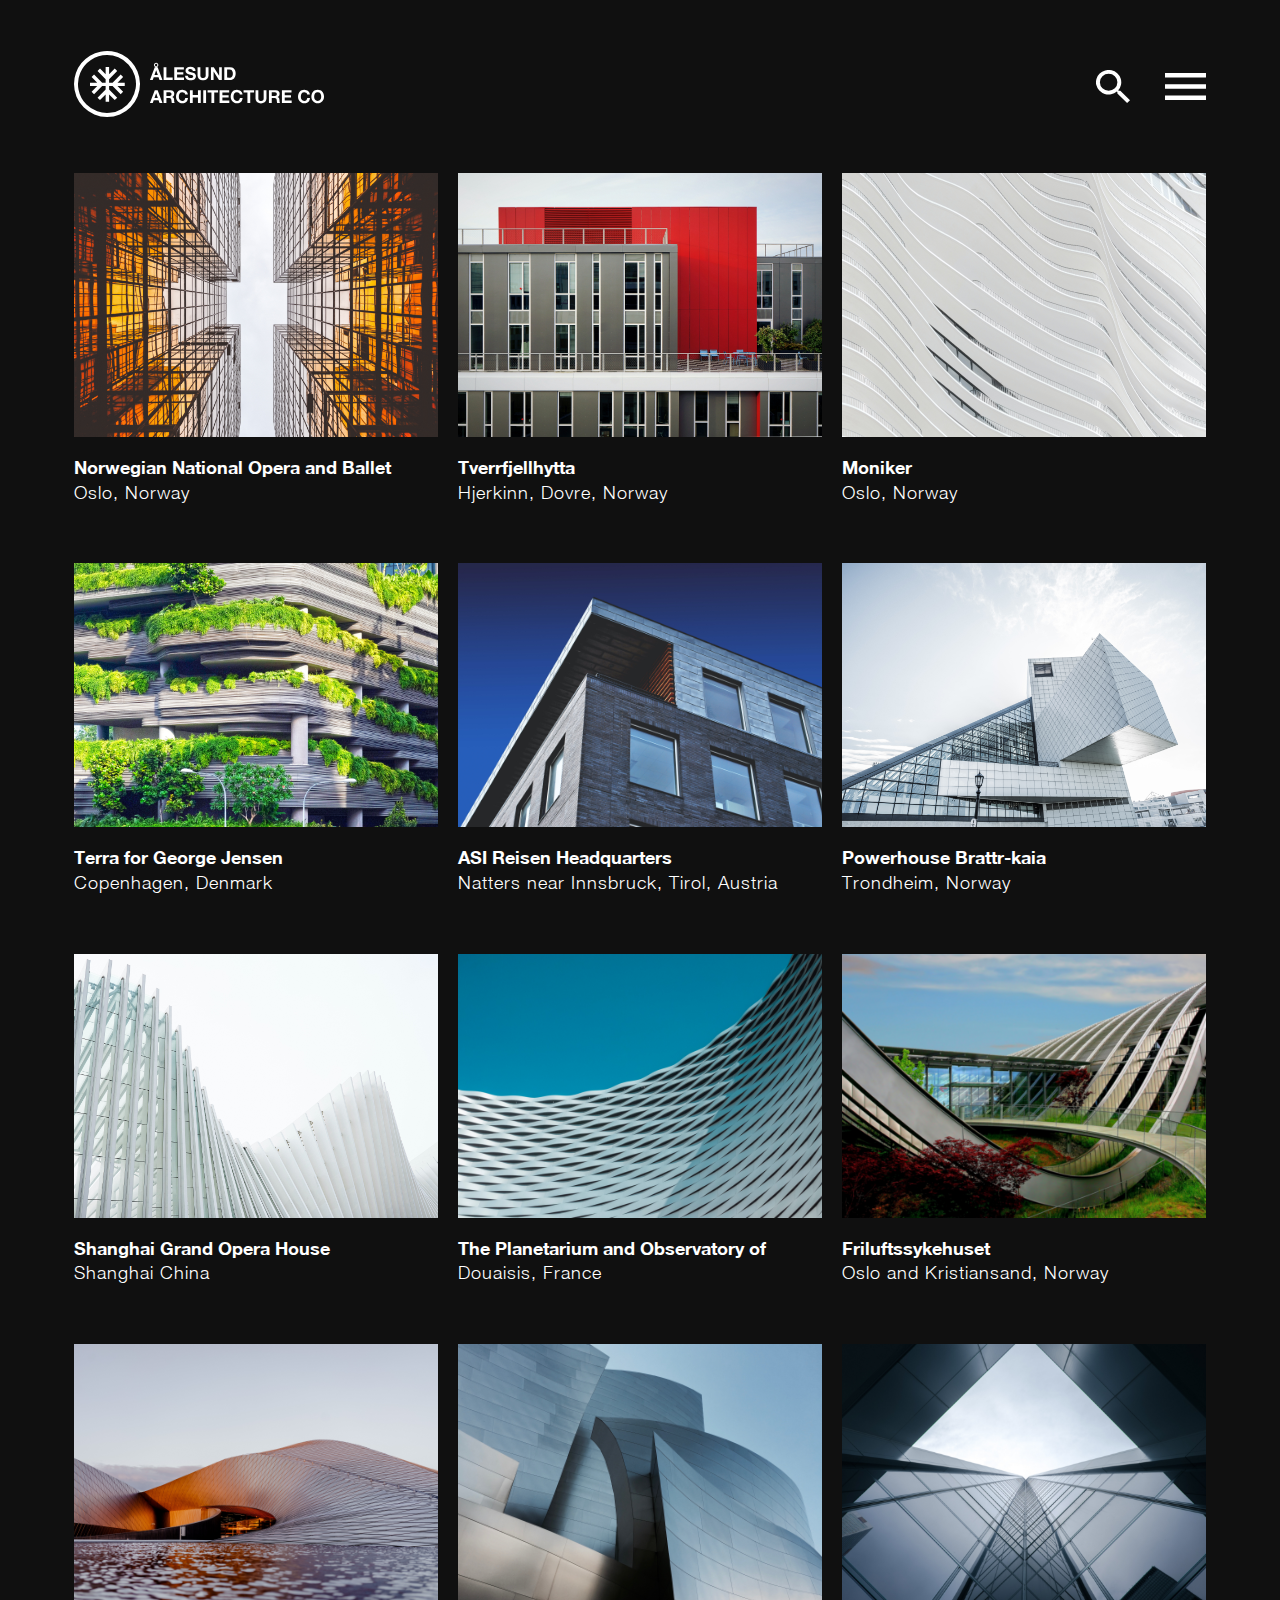
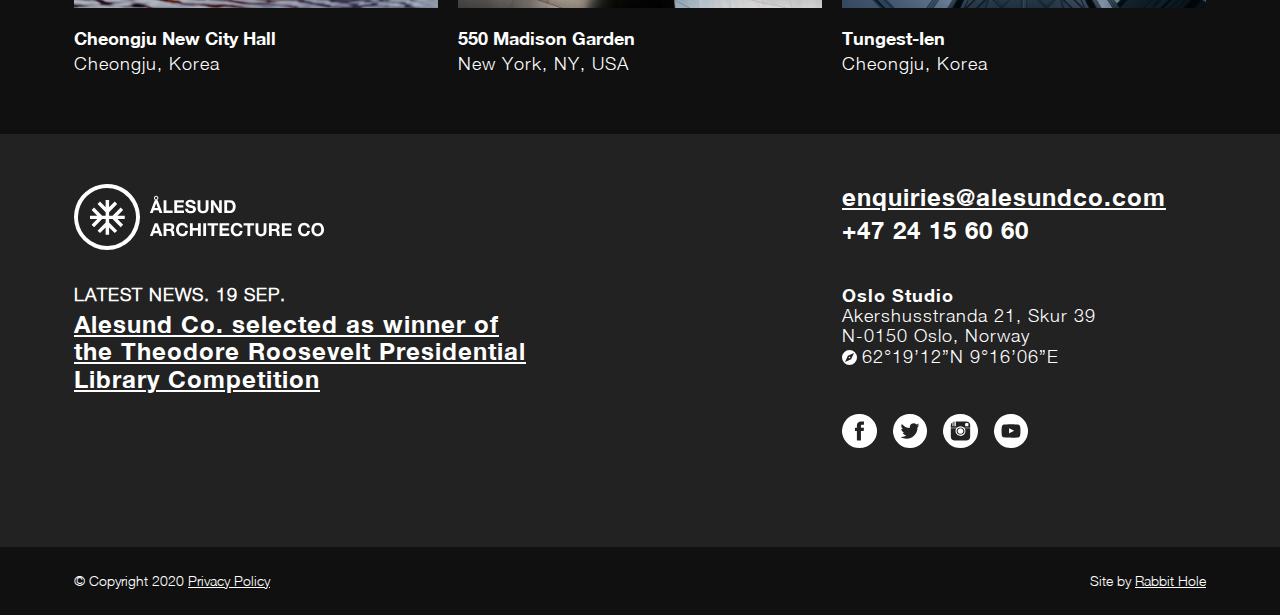
==== commit 6507cd02: "week two day one" ====
--- a/index.html
+++ b/index.html
@@ -23,128 +23,130 @@
 </head>
 
 <body>
-  <header class="grid">
+  <header>
     <div class="logo">
       <a href="index.html"><img src="css/SVGs/white-logo.svg" alt="logo"></a>
     </div>
-    <nav>
-      <div class="icon-container">
-        <img class="search" src="css/SVGs/white-search.svg">
-        <img class="menu-icon" src="css/SVGs/white-menu.svg" id="show-menu">
-      </div>
-      <div class="menu side-menu right-menu" id="slide-menu">
-        <div class="open-menu-icons icon-container">
-          <img class="menu-search-icon" src="css/SVGs/white-search.svg">
-          <img class="close-icon" src="css/SVGs/close.svg" id="hide-menu">
-        </div>
-        <div class="menu-items">
-          <a class="arrow-anchor" href="#">Projects</a>
-          <img id="arrow-icon" class="hide" src="css/SVGs/arrow.svg">
-        </div>
-        <div class="menu-items">
-          <a class="arrow-anchor" href="#">People</a>
-          <img id="arrow-icon" class="hide" src="css/SVGs/arrow.svg">
-        </div>
-        <div class="menu-items">
-          <a class="arrow-anchor" href="#">News</a>
-          <img id="arrow-icon" class="hide" src="css/SVGs/arrow.svg">
-        </div>
-        <div class="menu-items">
-          <a class="arrow-anchor" href="#">Our Process</a>
-          <img id="arrow-icon" class="hide" src="css/SVGs/arrow.svg">
-        </div>
-        <div class="menu-items">
-          <a class="arrow-anchor" href="widgets.html">Journal</a>
-          <img id="arrow-icon" class="hide" src="css/SVGs/arrow.svg">
-        </div>
-        <div class="menu-items">
-          <a class="arrow-anchor" href="#">Contact</a>
-          <img id="arrow-icon" class="hide" src="css/SVGs/arrow.svg">
-        </div>
-      </div>
-    </nav>
+    <div class="icon-container">
+      <img class="search" src="css/SVGs/white-search.svg">
+      <img class="menu-icon" src="css/SVGs/white-menu.svg" id="show-menu">
+    </div>
   </header>
+
+  <nav>
+    <div class="menu side-menu right-menu">
+      <div class="open-menu-icons icon-container">
+        <img class="menu-search-icon" src="css/SVGs/white-search.svg">
+        <img class="close-icon" src="css/SVGs/close.svg" id="hide-menu">
+      </div>
+      <div class="menu-items">
+        <a class="arrow-anchor" href="#">Projects</a>
+        <img id="arrow-icon" class="hide" src="css/SVGs/arrow.svg">
+      </div>
+      <div class="menu-items">
+        <a class="arrow-anchor" href="#">People</a>
+        <img id="arrow-icon" class="hide" src="css/SVGs/arrow.svg">
+      </div>
+      <div class="menu-items">
+        <a class="arrow-anchor" href="#">News</a>
+        <img id="arrow-icon" class="hide" src="css/SVGs/arrow.svg">
+      </div>
+      <div class="menu-items">
+        <a class="arrow-anchor" href="process.html">Our Process</a>
+        <img id="arrow-icon" class="hide" src="css/SVGs/arrow.svg">
+      </div>
+      <div class="menu-items">
+        <a class="arrow-anchor" href="journal.html">Journal</a>
+        <img id="arrow-icon" class="hide" src="css/SVGs/arrow.svg">
+      </div>
+      <div class="menu-items">
+        <a class="arrow-anchor" href="#">Contact</a>
+        <img id="arrow-icon" class="hide" src="css/SVGs/arrow.svg">
+      </div>
+    </div>
+  </nav>
+
   <main class="grid">
     <figure class="image-container" id="gallery-item-1">
       <div class="gallery-item">			
-        <img loading="lazy" src='./css/Images/grid-item-1.jpg' alt="Norwegian National Opera and Ballet" />
+        <img loading="lazy" src='css/Images/grid-item-1.png' alt="Norwegian National Opera and Ballet" />
       </div>
       <figcaption class="gallery-item-description">Norwegian National Opera and Ballet</figcaption>
       <figcaption class="gallery-item-location">Oslo, Norway</figcaption>
     </figure>
     <figure class="image-container" id="gallery-item-2">
       <div class="gallery-item">			
-        <img loading="lazy" src='./css/Images/grid-item-2.jpg' alt="Tverrfjellhytta" />
+        <img loading="lazy" src='./css/Images/grid-item-2.png' alt="Tverrfjellhytta" />
       </div>
       <figcaption class="gallery-item-description">Tverrfjellhytta</figcaption>
       <figcaption class="gallery-item-location">Hjerkinn, Dovre, Norway</figcaption>
     </figure>
     <figure class="image-container" id="gallery-item-3">
       <div class="gallery-item">			
-        <img loading="lazy" src='./css/Images/grid-item-3.jpg' alt="Moniker" />
+        <img loading="lazy" src='./css/Images/grid-item-3.png' alt="Moniker" />
       </div>
       <figcaption class="gallery-item-description">Moniker</figcaption>
       <figcaption class="gallery-item-location">Oslo, Norway</figcaption>
     </figure>
     <figure class="image-container" id="gallery-item-4">
       <div class="gallery-item">			
-        <img loading="lazy" src='./css/Images/grid-item-4.jpg' alt="Terra for George Jensen" />
+        <img loading="lazy" src='./css/Images/grid-item-4.png' alt="Terra for George Jensen" />
       </div>
       <figcaption class="gallery-item-description">Terra for George Jensen</figcaption>
       <figcaption class="gallery-item-location">Copenhagen, Denmark</figcaption>
     </figure>
     <figure class="image-container" id="gallery-item-5">
       <div class="gallery-item">			
-        <img loading="lazy" src='./css/Images/grid-item-5.jpg' alt="ASI Reisen Headquarters" />
+        <img loading="lazy" src='./css/Images/grid-item-5.png' alt="ASI Reisen Headquarters" />
       </div>
       <figcaption class="gallery-item-description">ASI Reisen Headquarters</figcaption>
       <figcaption class="gallery-item-location">Natters near Innsbruck, Tirol, Austria</figcaption>
     </figure>
     <figure class="image-container" id="gallery-item-6">
       <div class="gallery-item">			
-        <img loading="lazy" src='./css/Images/grid-item-6.jpg' alt="Powerhouse Brattr-kaia" />
+        <img loading="lazy" src='./css/Images/grid-item-6.png' alt="Powerhouse Brattr-kaia" />
       </div>
       <figcaption class="gallery-item-description">Powerhouse Brattr-kaia</figcaption>
       <figcaption class="gallery-item-location">Trondheim, Norway</figcaption>
     </figure>
     <figure class="image-container" id="gallery-item-7">
       <div class="gallery-item">			
-        <img loading="lazy" src='./css/Images/grid-item-7.jpg' alt="Shanghai Grand Opera House" />
+        <img loading="lazy" src='./css/Images/grid-item-7.png' alt="Shanghai Grand Opera House" />
       </div>
       <figcaption class="gallery-item-description">Shanghai Grand Opera House</figcaption>
       <figcaption class="gallery-item-location">Shanghai China</figcaption>
     </figure>
     <figure class="image-container" id="gallery-item-8">
       <div class="gallery-item">			
-        <img loading="lazy" src='./css/Images/grid-item-8.jpg' alt="The Planetarium and Observatory of Douaisis" />
+        <img loading="lazy" src='./css/Images/grid-item-8.png' alt="The Planetarium and Observatory of Douaisis" />
       </div>
       <figcaption class="gallery-item-description">The Planetarium and Observatory of</figcaption>
       <figcaption class="gallery-item-location">Douaisis, France</figcaption>
     </figure>
     <figure class="image-container" id="gallery-item-9">
       <div class="gallery-item">			
-        <img loading="lazy" src='./css/Images/grid-item-9.jpg' alt="Friluftssykehuset" />
+        <img loading="lazy" src='./css/Images/grid-item-9.png' alt="Friluftssykehuset" />
       </div>
       <figcaption class="gallery-item-description">Friluftssykehuset</figcaption>
       <figcaption class="gallery-item-location">Oslo and Kristiansand, Norway</figcaption>
     </figure>
     <figure class="image-container" id="gallery-item-10">
       <div class="gallery-item">			
-        <img loading="lazy" src='./css/Images/grid-item-10.jpg' alt="Cheongju New City Hall" />
+        <img loading="lazy" src='./css/Images/grid-item-10.png' alt="Cheongju New City Hall" />
       </div>
       <figcaption class="gallery-item-description">Cheongju New City Hall</figcaption>
       <figcaption class="gallery-item-location">Cheongju, Korea</figcaption>
     </figure>
     <figure class="image-container" id="gallery-item-11">
       <div class="gallery-item">			
-        <img loading="lazy" src='./css/Images/grid-item-11.jpg' alt="550 Madison Garden" />
+        <img loading="lazy" src='./css/Images/grid-item-11.png' alt="550 Madison Garden" />
       </div>
       <figcaption class="gallery-item-description">550 Madison Garden</figcaption>
       <figcaption class="gallery-item-location">New York, NY, USA</figcaption>
     </figure>
     <figure class="image-container" id="gallery-item-12">
       <div class="gallery-item">			
-        <img loading="lazy" src='./css/Images/grid-item-12.jpg' alt="Tungest-Ien" />
+        <img loading="lazy" src='./css/Images/grid-item-12.png' alt="Tungest-Ien" />
       </div>
       <figcaption class="gallery-item-description">Tungest-Ien</figcaption>
       <figcaption class="gallery-item-location">Cheongju, Korea</figcaption>
--- a/css/main.css
+++ b/css/main.css
@@ -170,6 +170,42 @@
   color: #ffffff;
 }
 
+.process-header {
+  font-family: "Helvetica Bold";
+  text-align: left;
+  color: #ffffff;
+}
+.process-header h1 {
+  font-size: 82px;
+}
+.process-header h2 {
+  font-size: 48px;
+}
+.process-header .read-more-section {
+  text-transform: uppercase;
+  font-size: 18px;
+}
+
+.process-article .process-article-bold {
+  font-family: "Helvetica Bold";
+  text-align: left;
+  color: #000000;
+  font-size: 32px;
+}
+.process-article .process-article-reg {
+  font-family: "Times New Roman", Times, serif;
+  font-size: 24px;
+  text-align: left;
+}
+.process-article figcaption {
+  color: #888888;
+  font-family: "Helvetica Reg";
+  font-style: italic;
+  font-size: 18px;
+  text-align: left;
+  margin-top: 5px;
+}
+
 @media (max-width: 376px) {
   .underline {
     font-size: 22px;
@@ -330,6 +366,11 @@
 }
 .widgets-body header .icon-container, .widgets-body header .menu-search-icon, .widgets-body header .logo {
   filter: invert(100%);
+}
+
+.process-body {
+  background-color: #FFFFFF;
+  color: black;
 }
 
 .grid {
@@ -367,12 +408,15 @@
 }
 .image-container .gallery-item {
   width: 100%;
-  height: 264px;
+  height: 0;
   display: block;
+  padding-bottom: 72.52%;
+  position: relative;
 }
 .image-container .gallery-item img {
   width: inherit;
-  height: inherit;
+  height: 100%;
+  position: absolute;
   object-fit: cover;
   margin: 0;
   display: block;
@@ -465,90 +509,6 @@
   grid-row-end: span 1;
 }
 
-#gallery-item-1 {
-  grid-column-start: 1;
-  grid-column-end: span 4;
-  grid-row-start: 1;
-  grid-row-end: span 1;
-}
-
-#gallery-item-2 {
-  grid-column-start: 5;
-  grid-column-end: span 4;
-  grid-row-start: 1;
-  grid-row-end: span 1;
-}
-
-#gallery-item-3 {
-  grid-column-start: 9;
-  grid-column-end: span 4;
-  grid-row-start: 1;
-  grid-row-end: span 1;
-}
-
-#gallery-item-4 {
-  grid-column-start: 1;
-  grid-column-end: span 4;
-  grid-row-start: 2;
-  grid-row-end: span 1;
-}
-
-#gallery-item-5 {
-  grid-column-start: 5;
-  grid-column-end: span 4;
-  grid-row-start: 2;
-  grid-row-end: span 1;
-}
-
-#gallery-item-6 {
-  grid-column-start: 9;
-  grid-column-end: span 4;
-  grid-row-start: 2;
-  grid-row-end: span 1;
-}
-
-#gallery-item-7 {
-  grid-column-start: 1;
-  grid-column-end: span 4;
-  grid-row-start: 3;
-  grid-row-end: span 1;
-}
-
-#gallery-item-8 {
-  grid-column-start: 5;
-  grid-column-end: span 4;
-  grid-row-start: 3;
-  grid-row-end: span 1;
-}
-
-#gallery-item-9 {
-  grid-column-start: 9;
-  grid-column-end: span 4;
-  grid-row-start: 3;
-  grid-row-end: span 1;
-}
-
-#gallery-item-10 {
-  grid-column-start: 1;
-  grid-column-end: span 4;
-  grid-row-start: 4;
-  grid-row-end: span 1;
-}
-
-#gallery-item-11 {
-  grid-column-start: 5;
-  grid-column-end: span 4;
-  grid-row-start: 4;
-  grid-row-end: span 1;
-}
-
-#gallery-item-12 {
-  grid-column-start: 9;
-  grid-column-end: span 4;
-  grid-row-start: 4;
-  grid-row-end: span 1;
-}
-
 @media (max-width: 376px) {
   .gallery-item-location {
     margin-bottom: 20px;
@@ -994,12 +954,12 @@
     grid-row-end: span 1;
   }
 }
-header .logo {
-  margin: 74px 0;
-  grid-column-start: 1;
-  grid-column-end: span 3;
-  justify-self: start;
-  align-self: center;
+header {
+  margin: 74px;
+  height: 25px;
+  display: flex;
+  justify-content: space-between;
+  align-items: center;
 }
 header .logo:hover {
   filter: invert(50%);
@@ -1007,91 +967,85 @@
   -moz-transition: all 0.3s ease-in-out;
   transition: all 0.3s ease-in-out;
 }
-header nav {
-  grid-column-start: 11;
-  grid-column-end: span 2;
-  justify-self: end;
-  align-self: center;
-}
-header nav .hide {
+header .icon-container {
+  display: flex;
+  align-items: center;
+}
+header .icon-container img {
+  cursor: pointer;
+}
+header .icon-container .search:hover {
+  filter: invert(50%);
+  -webkit-transition: all 0.3s ease-in-out;
+  -moz-transition: all 0.3s ease-in-out;
+  transition: all 0.3s ease-in-out;
+}
+header .icon-container .menu-icon {
+  margin-left: 35px;
+  cursor: pointer;
+}
+header .icon-container .menu-icon:hover {
+  filter: invert(50%);
+  -webkit-transition: all 0.3s ease-in-out;
+  -moz-transition: all 0.3s ease-in-out;
+  transition: all 0.3s ease-in-out;
+}
+
+nav .hide {
   visibility: hidden;
 }
-header nav .right-menu {
+nav .right-menu {
   right: -35vw;
 }
-header nav .right-menu.menu-open {
+nav .right-menu.menu-open {
   right: 0px;
 }
-header nav .side-menu {
+nav .side-menu {
   width: 35vw;
   height: 100%;
   top: 0;
   z-index: 1000;
   background: #eeeeee;
 }
-header nav .icon-container {
-  display: flex;
-  align-items: center;
-}
-header nav .icon-container img {
-  cursor: pointer;
-}
-header nav .icon-container .search {
-  margin-right: 35px;
-}
-header nav .icon-container .search:hover {
-  filter: invert(50%);
-  -webkit-transition: all 0.3s ease-in-out;
-  -moz-transition: all 0.3s ease-in-out;
-  transition: all 0.3s ease-in-out;
-}
-header nav .icon-container .menu-icon {
-  cursor: pointer;
-}
-header nav .icon-container .menu-icon:hover {
-  filter: invert(50%);
-  -webkit-transition: all 0.3s ease-in-out;
-  -moz-transition: all 0.3s ease-in-out;
-  transition: all 0.3s ease-in-out;
-}
-header nav .menu {
+nav .menu {
   position: fixed;
   -webkit-transition: all 0.3s ease-in-out;
   -moz-transition: all 0.3s ease-in-out;
   transition: all 0.3s ease-in-out;
   overflow-y: scroll;
 }
-header nav .menu .open-menu-icons {
-  margin-top: 90px;
-  margin-right: 68px;
-  margin-bottom: 35px;
+nav .menu .open-menu-icons {
+  height: 25px;
   display: flex;
   justify-content: flex-end;
   align-items: center;
-}
-header nav .menu .open-menu-icons img {
+  margin-top: 74px;
+  margin-right: 74px;
+  margin-bottom: 35px;
+}
+nav .menu .open-menu-icons img {
   cursor: pointer;
 }
-header nav .menu .open-menu-icons .menu-search-icon {
+nav .menu .open-menu-icons .menu-search-icon {
   filter: invert(100%);
 }
-header nav .menu .open-menu-icons .menu-search-icon:hover {
+nav .menu .open-menu-icons .menu-search-icon:hover {
   filter: invert(50%);
   -webkit-transition: all 0.3s ease-in-out;
   -moz-transition: all 0.3s ease-in-out;
   transition: all 0.3s ease-in-out;
 }
-header nav .menu .open-menu-icons .close-icon {
+nav .menu .open-menu-icons .close-icon {
   cursor: pointer;
   margin-left: 35px;
 }
-header nav .menu .open-menu-icons .close-icon:hover {
+nav .menu .open-menu-icons .close-icon:hover {
   filter: invert(50%);
   -webkit-transition: all 0.3s ease-in-out;
   -moz-transition: all 0.3s ease-in-out;
   transition: all 0.3s ease-in-out;
 }
-header nav .menu .menu-items {
+nav .menu .menu-items {
   margin-left: 60px;
   margin-bottom: 40px;
   display: flex;
@@ -1099,172 +1053,140 @@
   align-items: center;
   justify-content: flex-end;
 }
-header nav .menu .menu-items a {
-  margin-left: 10px;
-}
-header nav .menu .menu-items a:hover + .hide {
+nav .menu .menu-items a {
+  margin-left: 20px;
+}
+nav .menu .menu-items a:hover + .hide {
   display: flex;
   visibility: visible;
 }
 
 @media (max-width: 376px) {
-  header .logo {
-    margin: 27px 0;
-    grid-column-start: 1;
-    grid-column-end: span 2;
+  header {
+    margin: 20px;
+    height: 40px;
   }
   header .logo img {
     width: auto;
     height: 42px;
   }
-  header nav {
-    grid-column-start: 3;
-    grid-column-end: span 2;
-  }
-  header nav .icon-container .menu-icon {
+  header .icon-container .menu-icon {
     width: auto;
     height: 22px;
-  }
-  header nav .icon-container .search {
-    margin-right: 20px;
-  }
-  header nav .icon-container img {
+    margin-left: 20px;
+  }
+  header .icon-container img {
     width: auto;
     height: 26px;
   }
-  header nav .side-menu {
+
+  nav .side-menu {
     width: 100vw;
   }
-  header nav .right-menu {
+  nav .right-menu {
     right: -100vw;
   }
-  header nav .right-menu.menu-open {
+  nav .right-menu.menu-open {
     right: 0px;
   }
-  header nav .menu .menu-items {
+  nav .menu .menu-items {
     margin-left: 20px;
   }
-  header nav .menu .menu-items a:hover + .hide {
+  nav .menu .menu-items a:hover + .hide {
     visibility: hidden;
   }
-  header nav .menu .open-menu-icons {
-    margin-top: 36px;
-    margin-right: 28px;
-  }
-  header nav .menu .open-menu-icons img {
+  nav .menu .open-menu-icons {
+    height: 40px;
+    display: flex;
+    justify-content: flex-end;
+    align-items: center;
+    margin-top: 20px;
+    margin-right: 20px;
+    margin-bottom: 20px;
+  }
+  nav .menu .open-menu-icons img {
     height: 25px;
     width: auto;
   }
-  header nav .menu .close-icon {
+  nav .menu .open-menu-icons .close-icon {
     margin-left: 20px;
   }
 }
 @media (min-width: 377px) and (max-width: 480px) {
-  header .logo {
-    margin: 27px 0;
-    grid-column-start: 1;
-    grid-column-end: span 2;
+  header {
+    margin: 20px;
+    height: 40px;
   }
   header .logo img {
     width: auto;
     height: 42px;
   }
-  header nav .side-menu {
-    width: 100vw;
-  }
-  header nav .right-menu {
-    right: -100vw;
-  }
-  header nav .right-menu.menu-open {
-    right: 0px;
-  }
-  header nav .icon-container .menu-icon {
+  header .icon-container .menu-icon {
     width: auto;
     height: 22px;
-  }
-  header nav .icon-container img {
+    margin-left: 20px;
+  }
+  header .icon-container img {
     width: auto;
     height: 26px;
   }
-  header nav .icon-container .search {
+
+  nav .side-menu {
+    width: 100vw;
+  }
+  nav .right-menu {
+    right: -100vw;
+  }
+  nav .right-menu.menu-open {
+    right: 0px;
+  }
+  nav .menu .menu-items {
+    margin-left: 20px;
+  }
+  nav .menu .menu-items a:hover + .hide {
+    visibility: hidden;
+  }
+  nav .menu .open-menu-icons {
+    height: 40px;
+    display: flex;
+    justify-content: flex-end;
+    align-items: center;
+    margin-top: 20px;
     margin-right: 20px;
-  }
-  header nav .menu .menu-items {
-    margin-left: 20px;
-  }
-  header nav .menu .menu-items a:hover + .hide {
-    visibility: hidden;
-  }
-  header nav .menu .open-menu-icons {
-    margin-top: 36px;
-    margin-right: 35px;
-  }
-  header nav .menu .open-menu-icons img {
+    margin-bottom: 20px;
+  }
+  nav .menu .open-menu-icons img {
     height: 25px;
     width: auto;
   }
-  header nav .menu .close-icon {
+  nav .menu .open-menu-icons .close-icon {
     margin-left: 20px;
   }
 }
 @media (min-width: 481px) and (max-width: 768px) {
-  header .logo {
-    margin: 40px 0;
-  }
-  header nav {
-    grid-column-start: 5;
-    grid-column-end: span 4;
-  }
-  header nav .side-menu {
+  header {
+    margin: 40px;
+  }
+
+  nav .side-menu {
     width: 100vw;
   }
-  header nav .right-menu {
+  nav .right-menu {
     right: -100vw;
   }
-  header nav .right-menu.menu-open {
+  nav .right-menu.menu-open {
     right: 0px;
   }
-  header nav .menu .menu-items {
-    margin-left: 0;
+  nav .menu .menu-items {
+    margin-left: 40px;
+  }
+  nav .menu .open-menu-icons {
     display: flex;
-    flex-direction: column;
-  }
-  header nav .menu .menu-items a {
-    text-align: center;
-    align-self: center;
-    justify-self: center;
-  }
-  header nav .menu .menu-items a:hover + .hide {
-    visibility: hidden;
-  }
-  header nav .menu .open-menu-icons {
-    margin-top: 56px;
-    margin-right: 35px;
-  }
-}
-@media (min-width: 769px) and (max-width: 1024px) {
-  header .logo {
-    margin: 60px 0;
-  }
-  header nav {
-    grid-column-start: 10;
-    grid-column-end: span 3;
-  }
-  header nav .menu .menu-items {
-    margin-left: 15px;
-  }
-  header nav .menu .menu-items img {
-    display: none;
-  }
-  header nav .menu .open-menu-icons {
-    margin-top: 90px;
-    margin-right: 80px;
-  }
-}
-@media (min-width: 1025px) and (max-width: 1200px) {
-  header nav .menu .open-menu-icons {
-    margin-top: 95px;
-    margin-right: 80px;
+    justify-content: flex-end;
+    align-items: center;
+    margin-top: 40px;
+    margin-right: 40px;
+    margin-bottom: 40px;
   }
 }
 .contact-footer {
@@ -1627,6 +1549,7 @@
   width: 76px;
   height: 76px;
   border-radius: 50%;
+  margin-right: 20px;
 }
 .profile-pic .profile-pic-container {
   width: 100%;
@@ -1658,18 +1581,13 @@
 
 .author-image {
   grid-column-start: 2;
-  grid-column-end: span 1;
+  grid-column-end: span 12;
   grid-row-start: 2;
   align-self: center;
   margin-top: 50px;
   margin-bottom: 60px;
-}
-
-.author-text {
-  grid-column-start: 3;
-  grid-column-end: span 4;
-  grid-row-start: 2;
-  align-self: center;
+  display: flex;
+  align-items: center;
 }
 
 @media (max-width: 376px) {
@@ -1724,6 +1642,7 @@
   .profile-pic {
     width: 54px;
     height: 54px;
+    margin-right: 10px;
   }
 
   .quote-icon {
@@ -1741,15 +1660,9 @@
 
   .author-image {
     grid-column-start: 1;
-    grid-column-end: span 1;
+    grid-column-end: span 4;
     grid-row-start: 3;
     margin-bottom: 46px;
-  }
-
-  .author-text {
-    grid-column-start: 2;
-    grid-column-end: span 3;
-    grid-row-start: 3;
   }
 }
 @media (min-width: 377px) and (max-width: 480px) {
@@ -1804,6 +1717,7 @@
   .profile-pic {
     width: 54px;
     height: 54px;
+    margin-right: 10px;
   }
 
   .quote-icon {
@@ -1825,15 +1739,9 @@
 
   .author-image {
     grid-column-start: 1;
-    grid-column-end: span 1;
+    grid-column-end: span 6;
     grid-row-start: 3;
     margin-bottom: 46px;
-  }
-
-  .author-text {
-    grid-column-start: 2;
-    grid-column-end: span 4;
-    grid-row-start: 3;
   }
 }
 @media (min-width: 481px) and (max-width: 768px) {
@@ -1903,15 +1811,9 @@
 
   .author-image {
     grid-column-start: 2;
-    grid-column-end: span 1;
+    grid-column-end: span 8;
     grid-row-start: 2;
     margin-bottom: 46px;
-  }
-
-  .author-text {
-    grid-column-start: 3;
-    grid-column-end: span 6;
-    grid-row-start: 2;
   }
 }
 @media (min-width: 769px) and (max-width: 1024px) {
@@ -1946,7 +1848,8 @@
   grid-column-end: span 2;
   grid-row-start: 3;
   justify-self: end;
-  margin: 30px 0;
+  margin-top: 30px;
+  margin-bottom: 100px;
 }
 .carousel-arrows img {
   cursor: pointer;
@@ -1968,11 +1871,20 @@
 }
 
 .carousel {
+  left: 50%;
+  margin-left: -50vw;
+  margin-right: -50vw;
+  max-width: 100vw;
+  position: relative;
+  right: 50%;
+  width: 100vw;
+  margin-top: 80px;
   background: #ffffff;
   grid-column-start: 1;
   grid-column-end: span 12;
   grid-row-start: 1;
   border: none;
+  overflow: hidden;
 }
 
 .carousel-image-caption {
@@ -2005,6 +1917,7 @@
   .carousel-arrows {
     grid-column-start: 3;
     grid-column-end: span 2;
+    margin-bottom: 60px;
   }
   .carousel-arrows img {
     height: 22px;
@@ -2030,6 +1943,7 @@
   .carousel-arrows {
     grid-column-start: 5;
     grid-column-end: span 2;
+    margin-bottom: 60px;
   }
   .carousel-arrows img {
     height: 22px;
@@ -2056,6 +1970,10 @@
     grid-column-start: 6;
     grid-column-end: span 3;
   }
+  .carousel-arrows img {
+    height: 22px;
+    width: auto;
+  }
 
   .carousel {
     grid-column-start: 1;
@@ -2099,5 +2017,105 @@
     grid-column-end: span 3;
   }
 }
+html {
+  scroll-behavior: smooth;
+}
+
+.process-header {
+  margin-top: 220px;
+}
+.process-header .background-image {
+  grid-column: 1/span 12;
+  grid-row: 1/span -1;
+  position: absolute;
+  top: 0;
+  z-index: -1;
+  left: 50%;
+  margin-left: -50vw;
+  margin-right: -50vw;
+  max-width: 100vw;
+  right: 50%;
+  height: 100vh;
+  width: 100vw;
+}
+.process-header h1 {
+  grid-column: 1/span 12;
+  grid-row: 1/span 1;
+  margin: 0;
+}
+.process-header h2 {
+  grid-column: 1/span 12;
+  grid-row: 2/span 1;
+  margin: 0;
+}
+.process-header .read-more-section {
+  grid-column: 1/span 12;
+  grid-row: 3/span 1;
+  display: flex;
+  align-items: center;
+  cursor: pointer;
+  margin-top: 176px;
+  margin-bottom: 45px;
+  -webkit-animation-duration: 1s;
+  animation-duration: 1s;
+  -webkit-animation-fill-mode: both;
+  animation-fill-mode: both;
+  -webkit-animation-timing-function: ease-in-out;
+  animation-timing-function: ease-in-out;
+  animation-iteration-count: infinite;
+  -webkit-animation-iteration-count: infinite;
+}
+.process-header .read-more-section:hover {
+  animation-name: bounce;
+  -moz-animation-name: bounce;
+}
+.process-header .read-more-section img {
+  border: 3px solid #ffffff;
+  border-radius: 50%;
+  padding: 10px;
+  margin-right: 20px;
+}
+
+@keyframes bounce {
+  0%, 100%, 20%, 50%, 80% {
+    -webkit-transform: translateY(0);
+    -ms-transform: translateY(0);
+    transform: translateY(0);
+  }
+  40% {
+    -webkit-transform: translateY(-30px);
+    -ms-transform: translateY(-30px);
+    transform: translateY(-30px);
+  }
+  60% {
+    -webkit-transform: translateY(-15px);
+    -ms-transform: translateY(-15px);
+    transform: translateY(-15px);
+  }
+}
+.process-article {
+  margin-top: 100px;
+}
+.process-article .process-article-bold {
+  grid-column: 1/span 6;
+  grid-row: 1/span 1;
+}
+.process-article #process-article-reg-1 {
+  grid-column: 7/span 6;
+  grid-row: 1/span 1;
+  margin-bottom: 50px;
+}
+.process-article #process-article-reg-2 {
+  grid-column: 7/span 6;
+  grid-row: 2/span 1;
+  margin-bottom: 100px;
+}
+.process-article figure {
+  grid-column: 2/span 10;
+  grid-row: 3/span 1;
+}
+.process-article figure img {
+  width: 100%;
+}
 
 /*# sourceMappingURL=main.css.map */
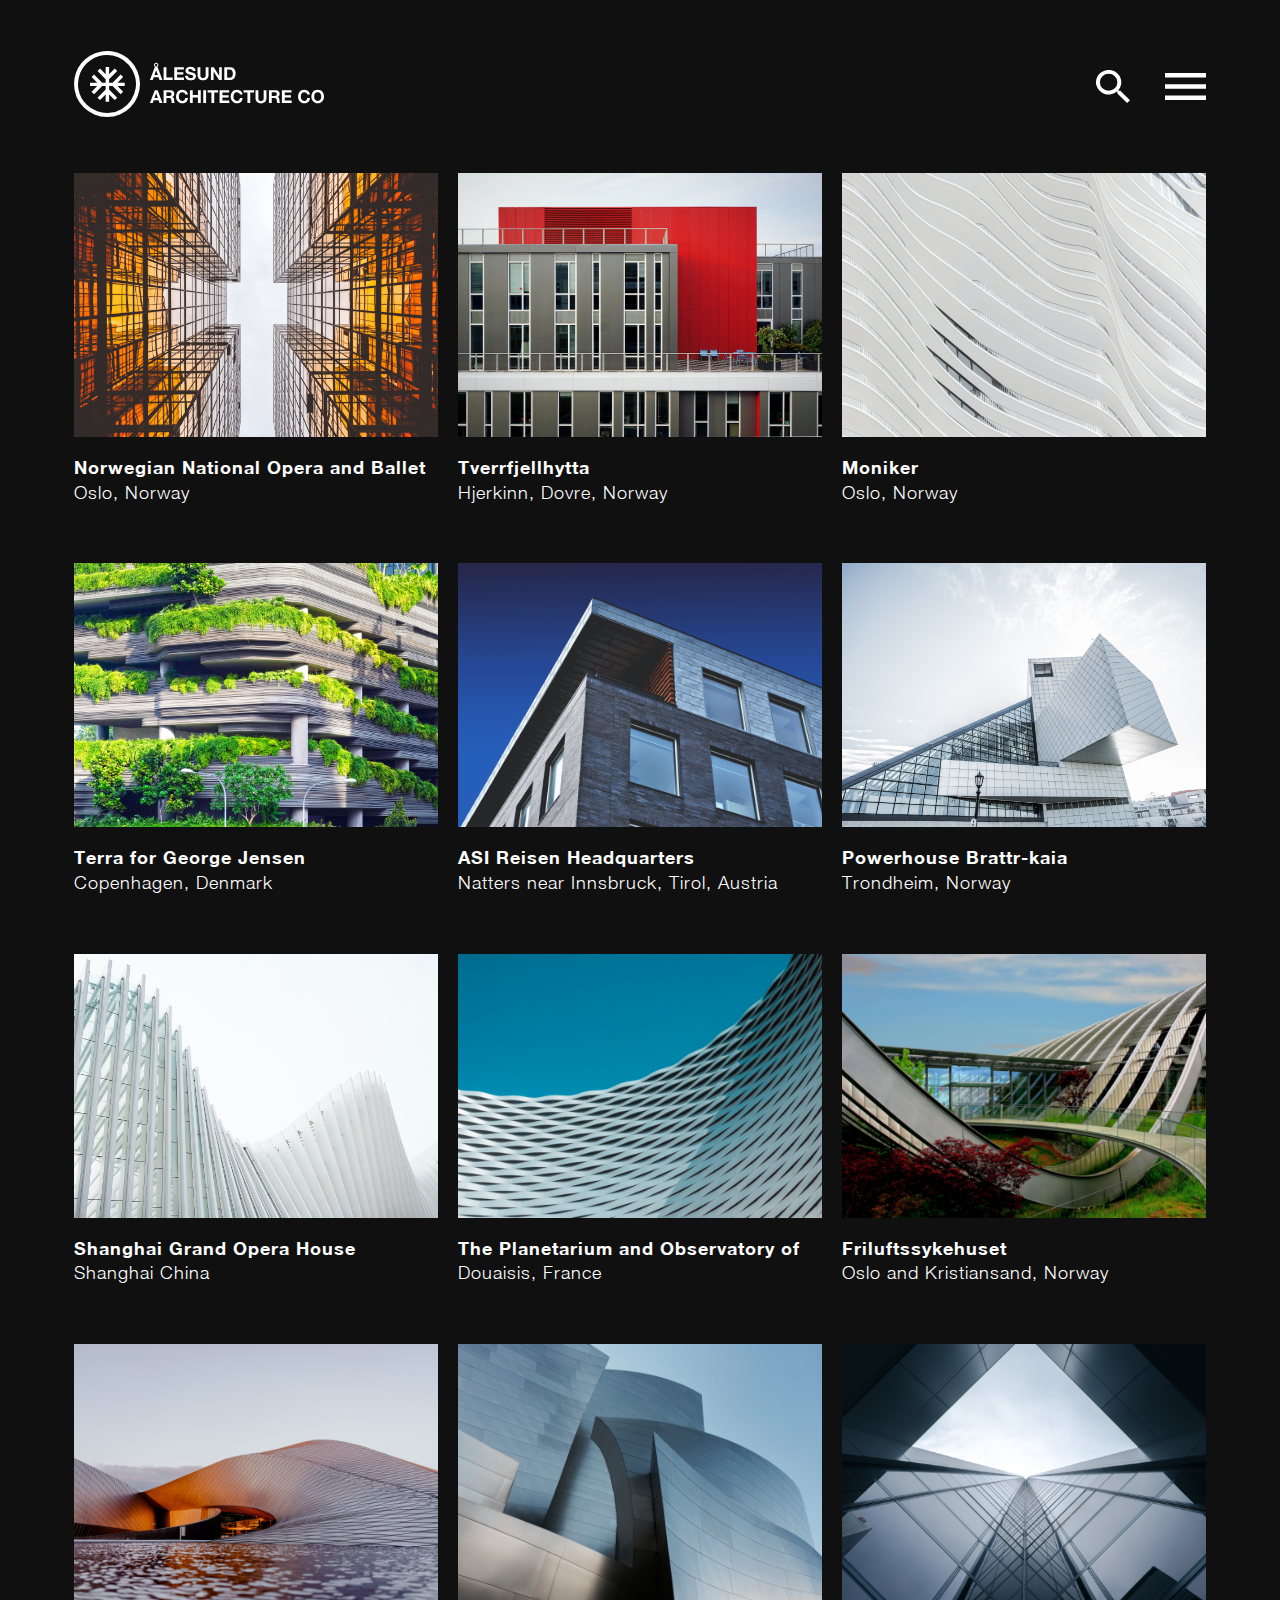
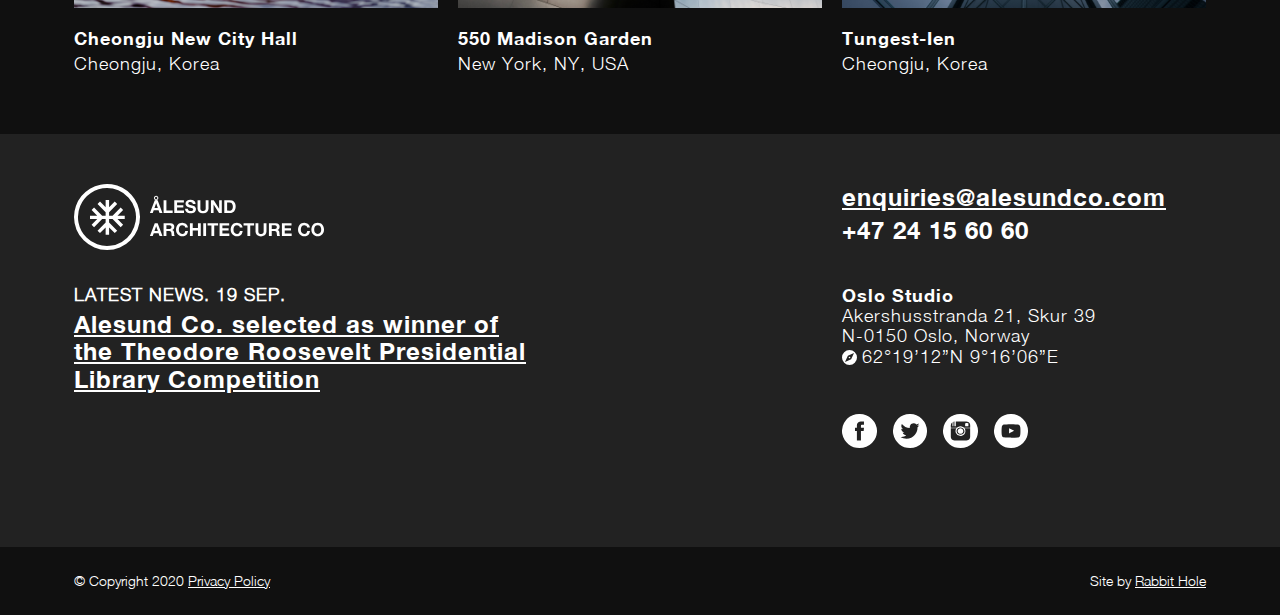
==== commit a31e8157: "gallery grid" ====
--- a/index.html
+++ b/index.html
@@ -44,7 +44,7 @@
         <img id="arrow-icon" class="hide" src="css/SVGs/arrow.svg">
       </div>
       <div class="menu-items">
-        <a class="arrow-anchor" href="#">People</a>
+        <a class="arrow-anchor" href="people.html">People</a>
         <img id="arrow-icon" class="hide" src="css/SVGs/arrow.svg">
       </div>
       <div class="menu-items">
@@ -66,85 +66,85 @@
     </div>
   </nav>
 
-  <main class="grid">
-    <figure class="image-container" id="gallery-item-1">
+  <main class="gallery-grid">
+    <figure class="image-container">
       <div class="gallery-item">			
         <img loading="lazy" src='css/Images/grid-item-1.png' alt="Norwegian National Opera and Ballet" />
       </div>
       <figcaption class="gallery-item-description">Norwegian National Opera and Ballet</figcaption>
       <figcaption class="gallery-item-location">Oslo, Norway</figcaption>
     </figure>
-    <figure class="image-container" id="gallery-item-2">
+    <figure class="image-container">
       <div class="gallery-item">			
         <img loading="lazy" src='./css/Images/grid-item-2.png' alt="Tverrfjellhytta" />
       </div>
       <figcaption class="gallery-item-description">Tverrfjellhytta</figcaption>
       <figcaption class="gallery-item-location">Hjerkinn, Dovre, Norway</figcaption>
     </figure>
-    <figure class="image-container" id="gallery-item-3">
+    <figure class="image-container">
       <div class="gallery-item">			
         <img loading="lazy" src='./css/Images/grid-item-3.png' alt="Moniker" />
       </div>
       <figcaption class="gallery-item-description">Moniker</figcaption>
       <figcaption class="gallery-item-location">Oslo, Norway</figcaption>
     </figure>
-    <figure class="image-container" id="gallery-item-4">
+    <figure class="image-container">
       <div class="gallery-item">			
         <img loading="lazy" src='./css/Images/grid-item-4.png' alt="Terra for George Jensen" />
       </div>
       <figcaption class="gallery-item-description">Terra for George Jensen</figcaption>
       <figcaption class="gallery-item-location">Copenhagen, Denmark</figcaption>
     </figure>
-    <figure class="image-container" id="gallery-item-5">
+    <figure class="image-container">
       <div class="gallery-item">			
         <img loading="lazy" src='./css/Images/grid-item-5.png' alt="ASI Reisen Headquarters" />
       </div>
       <figcaption class="gallery-item-description">ASI Reisen Headquarters</figcaption>
       <figcaption class="gallery-item-location">Natters near Innsbruck, Tirol, Austria</figcaption>
     </figure>
-    <figure class="image-container" id="gallery-item-6">
+    <figure class="image-container">
       <div class="gallery-item">			
         <img loading="lazy" src='./css/Images/grid-item-6.png' alt="Powerhouse Brattr-kaia" />
       </div>
       <figcaption class="gallery-item-description">Powerhouse Brattr-kaia</figcaption>
       <figcaption class="gallery-item-location">Trondheim, Norway</figcaption>
     </figure>
-    <figure class="image-container" id="gallery-item-7">
+    <figure class="image-container">
       <div class="gallery-item">			
         <img loading="lazy" src='./css/Images/grid-item-7.png' alt="Shanghai Grand Opera House" />
       </div>
       <figcaption class="gallery-item-description">Shanghai Grand Opera House</figcaption>
       <figcaption class="gallery-item-location">Shanghai China</figcaption>
     </figure>
-    <figure class="image-container" id="gallery-item-8">
+    <figure class="image-container">
       <div class="gallery-item">			
         <img loading="lazy" src='./css/Images/grid-item-8.png' alt="The Planetarium and Observatory of Douaisis" />
       </div>
       <figcaption class="gallery-item-description">The Planetarium and Observatory of</figcaption>
       <figcaption class="gallery-item-location">Douaisis, France</figcaption>
     </figure>
-    <figure class="image-container" id="gallery-item-9">
+    <figure class="image-container">
       <div class="gallery-item">			
         <img loading="lazy" src='./css/Images/grid-item-9.png' alt="Friluftssykehuset" />
       </div>
       <figcaption class="gallery-item-description">Friluftssykehuset</figcaption>
       <figcaption class="gallery-item-location">Oslo and Kristiansand, Norway</figcaption>
     </figure>
-    <figure class="image-container" id="gallery-item-10">
+    <figure class="image-container">
       <div class="gallery-item">			
         <img loading="lazy" src='./css/Images/grid-item-10.png' alt="Cheongju New City Hall" />
       </div>
       <figcaption class="gallery-item-description">Cheongju New City Hall</figcaption>
       <figcaption class="gallery-item-location">Cheongju, Korea</figcaption>
     </figure>
-    <figure class="image-container" id="gallery-item-11">
+    <figure class="image-container">
       <div class="gallery-item">			
         <img loading="lazy" src='./css/Images/grid-item-11.png' alt="550 Madison Garden" />
       </div>
       <figcaption class="gallery-item-description">550 Madison Garden</figcaption>
       <figcaption class="gallery-item-location">New York, NY, USA</figcaption>
     </figure>
-    <figure class="image-container" id="gallery-item-12">
+    <figure class="image-container">
       <div class="gallery-item">			
         <img loading="lazy" src='./css/Images/grid-item-12.png' alt="Tungest-Ien" />
       </div>
--- a/css/main.css
+++ b/css/main.css
@@ -81,6 +81,7 @@
   font-family: "Helvetica Bold";
   font-size: 18px;
   text-align: left;
+  letter-spacing: 1px;
   color: #ffffff;
   padding-top: 20px;
   padding-bottom: 5px;
@@ -170,20 +171,23 @@
   color: #ffffff;
 }
 
-.process-header {
+.process-header-container .process-header-text {
   font-family: "Helvetica Bold";
   text-align: left;
   color: #ffffff;
 }
-.process-header h1 {
+.process-header-container .process-header-text h1 {
   font-size: 82px;
 }
-.process-header h2 {
+.process-header-container .process-header-text h2 {
   font-size: 48px;
 }
-.process-header .read-more-section {
+.process-header-container .read-more-section {
   text-transform: uppercase;
   font-size: 18px;
+  font-family: "Helvetica Bold";
+  text-align: left;
+  color: #ffffff;
 }
 
 .process-article .process-article-bold {
@@ -206,6 +210,74 @@
   margin-top: 5px;
 }
 
+.process-further-links {
+  font-family: "Helvetica Bold";
+  text-align: left;
+  color: #000000;
+  font-size: 32px;
+}
+
+.people-page-title {
+  font-size: 82px;
+  font-family: "Helvetica Bold";
+  text-align: left;
+  color: #000000;
+  margin: 0 74px;
+  margin-bottom: 100px;
+}
+
+.person-name {
+  font-size: 32px;
+  font-family: "Helvetica Bold";
+  text-align: left;
+  color: #000000;
+  margin-bottom: 6px;
+}
+
+.person-title {
+  font-size: 32px;
+  font-family: "Helvetica Reg";
+  text-align: left;
+  color: #000000;
+  margin-bottom: 28px;
+}
+
+.person-description {
+  font-size: 24px;
+  font-family: "Times New Roman", Times, serif;
+  text-align: left;
+  color: #000000;
+  margin-bottom: 28px;
+  line-height: 1.6;
+}
+
+.person-read-more {
+  color: #0027FF;
+  font-family: "Helvetica Reg";
+  text-align: left;
+  font-size: 24px;
+}
+
+.ajax-person-name {
+  font-size: 32px;
+  font-family: "Helvetica Bold";
+  text-align: left;
+  color: #000000;
+}
+
+.ajax-person-title {
+  font-size: 32px;
+  font-family: "Helvetica Reg";
+  text-align: left;
+  color: #000000;
+}
+
+.ajax-person-description {
+  font-size: 24px;
+  font-family: "Times New Roman", Times, serif;
+  line-height: 1.6;
+}
+
 @media (max-width: 376px) {
   .underline {
     font-size: 22px;
@@ -263,6 +335,67 @@
   .author-text {
     font-size: 14px;
   }
+
+  .process-header-container .process-header-text h1 {
+    font-size: 60px;
+    margin-bottom: 10px;
+  }
+  .process-header-container .process-header-text h2 {
+    font-size: 30px;
+  }
+  .process-header-container .read-more-section {
+    font-size: 14px;
+  }
+
+  .process-article .process-article-bold {
+    font-size: 24px;
+  }
+  .process-article .process-article-reg {
+    font-size: 20px;
+  }
+
+  .process-further-links {
+    font-size: 24px;
+  }
+
+  .people-page-title {
+    font-size: 52px;
+    margin: 0 20px;
+    margin-bottom: 30px;
+  }
+
+  .person-name {
+    font-size: 24px;
+    margin-bottom: 6px;
+  }
+
+  .person-title {
+    font-size: 22px;
+    margin-bottom: 28px;
+  }
+
+  .person-description {
+    font-size: 18px;
+    margin-bottom: 28px;
+    line-height: 1.6;
+  }
+
+  .person-read-more {
+    font-size: 18px;
+  }
+
+  .ajax-person-name {
+    font-size: 24px;
+  }
+
+  .ajax-person-title {
+    font-size: 24px;
+  }
+
+  .ajax-person-description {
+    font-size: 18px;
+    line-height: 1.6;
+  }
 }
 @media (min-width: 377px) and (max-width: 480px) {
   .underline {
@@ -320,6 +453,60 @@
 
   .author-text {
     font-size: 14px;
+  }
+
+  .process-header-container .process-header-text h1 {
+    font-size: 70px;
+    margin-bottom: 10px;
+  }
+  .process-header-container .process-header-text h2 {
+    font-size: 40px;
+  }
+  .process-header-container .read-more-section {
+    font-size: 14px;
+  }
+
+  .process-further-links {
+    font-size: 24px;
+  }
+
+  .people-page-title {
+    font-size: 52px;
+    margin: 0 40px;
+    margin-bottom: 30px;
+  }
+
+  .person-name {
+    font-size: 24px;
+    margin-bottom: 6px;
+  }
+
+  .person-title {
+    font-size: 22px;
+    margin-bottom: 28px;
+  }
+
+  .person-description {
+    font-size: 18px;
+    margin-bottom: 28px;
+    line-height: 1.6;
+  }
+
+  .person-read-more {
+    font-size: 18px;
+  }
+
+  .ajax-person-name {
+    font-size: 24px;
+  }
+
+  .ajax-person-title {
+    font-size: 24px;
+  }
+
+  .ajax-person-description {
+    font-size: 18px;
+    line-height: 1.6;
   }
 }
 @media (min-width: 481px) and (max-width: 768px) {
@@ -345,10 +532,64 @@
   .author-text {
     font-size: 18px;
   }
+
+  .process-header h1 {
+    font-size: 70px;
+  }
+  .process-header h2 {
+    font-size: 40px;
+  }
+  .process-header .read-more-section {
+    font-size: 14px;
+  }
+
+  .people-page-title {
+    font-size: 66px;
+    margin: 0 40px;
+    margin-bottom: 30px;
+  }
+
+  .person-name {
+    font-size: 26px;
+    margin-bottom: 6px;
+  }
+
+  .person-title {
+    font-size: 26px;
+    margin-bottom: 28px;
+  }
+
+  .person-description {
+    font-size: 22px;
+    margin-bottom: 28px;
+    line-height: 1.6;
+  }
+
+  .person-read-more {
+    font-size: 22px;
+  }
+
+  .ajax-person-name {
+    font-size: 28px;
+  }
+
+  .ajax-person-title {
+    font-size: 28px;
+  }
+
+  .ajax-person-description {
+    font-size: 22px;
+    line-height: 1.6;
+  }
 }
 @media (min-width: 769px) and (max-width: 1024px) {
   .widget-title {
     margin-bottom: 60px;
+  }
+
+  .people-page-title {
+    font-size: 72px;
+    margin-bottom: 80px;
   }
 }
 * {
@@ -381,20 +622,43 @@
   margin: 0 74px;
 }
 
+.gallery-grid {
+  display: grid;
+  grid-template-columns: repeat(12, 1fr);
+  column-gap: 20px;
+  margin: 0 74px;
+  grid-template-rows: repeat(auto-fill, minmax(200px, 1fr));
+}
+
 @media (max-width: 376px) {
   .grid {
     grid-template-columns: repeat(4, 1fr);
     margin: 0 20px;
   }
+
+  .gallery-grid {
+    grid-template-columns: repeat(4, 1fr);
+    margin: 0 20px;
+  }
 }
 @media (min-width: 377px) and (max-width: 480px) {
   .grid {
     grid-template-columns: repeat(6, 1fr);
     margin: 0 30px;
   }
+
+  .gallery-grid {
+    grid-template-columns: repeat(6, 1fr);
+    margin: 0 30px;
+  }
 }
 @media (min-width: 481px) and (max-width: 768px) {
   .grid {
+    grid-template-columns: repeat(8, 1fr);
+    margin: 0 40px;
+  }
+
+  .gallery-grid {
     grid-template-columns: repeat(8, 1fr);
     margin: 0 40px;
   }
@@ -405,6 +669,7 @@
   height: 100%;
   user-select: none;
   margin: 0;
+  grid-column: span 4;
 }
 .image-container .gallery-item {
   width: 100%;
@@ -425,533 +690,49 @@
   margin-bottom: 60px;
 }
 
-#gallery-item-1 {
-  grid-column-start: 1;
-  grid-column-end: span 4;
-  grid-row-start: 1;
-  grid-row-end: span 1;
-}
-
-#gallery-item-2 {
-  grid-column-start: 5;
-  grid-column-end: span 4;
-  grid-row-start: 1;
-  grid-row-end: span 1;
-}
-
-#gallery-item-3 {
-  grid-column-start: 9;
-  grid-column-end: span 4;
-  grid-row-start: 1;
-  grid-row-end: span 1;
-}
-
-#gallery-item-4 {
-  grid-column-start: 1;
-  grid-column-end: span 4;
-  grid-row-start: 2;
-  grid-row-end: span 1;
-}
-
-#gallery-item-5 {
-  grid-column-start: 5;
-  grid-column-end: span 4;
-  grid-row-start: 2;
-  grid-row-end: span 1;
-}
-
-#gallery-item-6 {
-  grid-column-start: 9;
-  grid-column-end: span 4;
-  grid-row-start: 2;
-  grid-row-end: span 1;
-}
-
-#gallery-item-7 {
-  grid-column-start: 1;
-  grid-column-end: span 4;
-  grid-row-start: 3;
-  grid-row-end: span 1;
-}
-
-#gallery-item-8 {
-  grid-column-start: 5;
-  grid-column-end: span 4;
-  grid-row-start: 3;
-  grid-row-end: span 1;
-}
-
-#gallery-item-9 {
-  grid-column-start: 9;
-  grid-column-end: span 4;
-  grid-row-start: 3;
-  grid-row-end: span 1;
-}
-
-#gallery-item-10 {
-  grid-column-start: 1;
-  grid-column-end: span 4;
-  grid-row-start: 4;
-  grid-row-end: span 1;
-}
-
-#gallery-item-11 {
-  grid-column-start: 5;
-  grid-column-end: span 4;
-  grid-row-start: 4;
-  grid-row-end: span 1;
-}
-
-#gallery-item-12 {
-  grid-column-start: 9;
-  grid-column-end: span 4;
-  grid-row-start: 4;
-  grid-row-end: span 1;
-}
-
 @media (max-width: 376px) {
+  .image-container {
+    grid-column: span 4;
+  }
+
   .gallery-item-location {
     margin-bottom: 20px;
   }
-
-  #gallery-item-1 {
-    grid-column-start: 1;
-    grid-column-end: span 4;
-    grid-row-start: 1;
-    grid-row-end: span 1;
-  }
-
-  #gallery-item-2 {
-    grid-column-start: 1;
-    grid-column-end: span 4;
-    grid-row-start: 2;
-    grid-row-end: span 1;
-  }
-
-  #gallery-item-3 {
-    grid-column-start: 1;
-    grid-column-end: span 4;
-    grid-row-start: 3;
-    grid-row-end: span 1;
-  }
-
-  #gallery-item-4 {
-    grid-column-start: 1;
-    grid-column-end: span 4;
-    grid-row-start: 4;
-    grid-row-end: span 1;
-  }
-
-  #gallery-item-5 {
-    grid-column-start: 1;
-    grid-column-end: span 4;
-    grid-row-start: 5;
-    grid-row-end: span 1;
-  }
-
-  #gallery-item-6 {
-    grid-column-start: 1;
-    grid-column-end: span 4;
-    grid-row-start: 6;
-    grid-row-end: span 1;
-  }
-
-  #gallery-item-7 {
-    grid-column-start: 1;
-    grid-column-end: span 4;
-    grid-row-start: 7;
-    grid-row-end: span 1;
-  }
-
-  #gallery-item-8 {
-    grid-column-start: 1;
-    grid-column-end: span 4;
-    grid-row-start: 8;
-    grid-row-end: span 1;
-  }
-
-  #gallery-item-9 {
-    grid-column-start: 1;
-    grid-column-end: span 4;
-    grid-row-start: 9;
-    grid-row-end: span 1;
-  }
-
-  #gallery-item-10 {
-    grid-column-start: 1;
-    grid-column-end: span 4;
-    grid-row-start: 10;
-    grid-row-end: span 1;
-  }
-
-  #gallery-item-11 {
-    grid-column-start: 1;
-    grid-column-end: span 4;
-    grid-row-start: 11;
-    grid-row-end: span 1;
-  }
-
-  #gallery-item-12 {
-    grid-column-start: 1;
-    grid-column-end: span 4;
-    grid-row-start: 12;
-    grid-row-end: span 1;
-  }
 }
 @media (min-width: 377px) and (max-width: 480px) {
+  .image-container {
+    grid-column: span 6;
+  }
+
   .gallery-item-location {
     margin-bottom: 20px;
   }
-
-  #gallery-item-1 {
-    grid-column-start: 1;
-    grid-column-end: span 6;
-    grid-row-start: 1;
-    grid-row-end: span 1;
-  }
-
-  #gallery-item-2 {
-    grid-column-start: 1;
-    grid-column-end: span 6;
-    grid-row-start: 2;
-    grid-row-end: span 1;
-  }
-
-  #gallery-item-3 {
-    grid-column-start: 1;
-    grid-column-end: span 6;
-    grid-row-start: 3;
-    grid-row-end: span 1;
-  }
-
-  #gallery-item-4 {
-    grid-column-start: 1;
-    grid-column-end: span 6;
-    grid-row-start: 4;
-    grid-row-end: span 1;
-  }
-
-  #gallery-item-5 {
-    grid-column-start: 1;
-    grid-column-end: span 6;
-    grid-row-start: 5;
-    grid-row-end: span 1;
-  }
-
-  #gallery-item-6 {
-    grid-column-start: 1;
-    grid-column-end: span 6;
-    grid-row-start: 6;
-    grid-row-end: span 1;
-  }
-
-  #gallery-item-7 {
-    grid-column-start: 1;
-    grid-column-end: span 6;
-    grid-row-start: 7;
-    grid-row-end: span 1;
-  }
-
-  #gallery-item-8 {
-    grid-column-start: 1;
-    grid-column-end: span 6;
-    grid-row-start: 8;
-    grid-row-end: span 1;
-  }
-
-  #gallery-item-9 {
-    grid-column-start: 1;
-    grid-column-end: span 6;
-    grid-row-start: 9;
-    grid-row-end: span 1;
-  }
-
-  #gallery-item-10 {
-    grid-column-start: 1;
-    grid-column-end: span 6;
-    grid-row-start: 10;
-    grid-row-end: span 1;
-  }
-
-  #gallery-item-11 {
-    grid-column-start: 1;
-    grid-column-end: span 6;
-    grid-row-start: 11;
-    grid-row-end: span 1;
-  }
-
-  #gallery-item-12 {
-    grid-column-start: 1;
-    grid-column-end: span 6;
-    grid-row-start: 12;
-    grid-row-end: span 1;
-  }
 }
 @media (min-width: 481px) and (max-width: 600px) {
+  .image-container {
+    grid-column: span 8;
+  }
+
   .gallery-item-location {
     margin-bottom: 20px;
   }
-
-  #gallery-item-1 {
-    grid-column-start: 2;
-    grid-column-end: span 6;
-    grid-row-start: 1;
-    grid-row-end: span 1;
-  }
-
-  #gallery-item-2 {
-    grid-column-start: 2;
-    grid-column-end: span 6;
-    grid-row-start: 2;
-    grid-row-end: span 1;
-  }
-
-  #gallery-item-3 {
-    grid-column-start: 2;
-    grid-column-end: span 6;
-    grid-row-start: 3;
-    grid-row-end: span 1;
-  }
-
-  #gallery-item-4 {
-    grid-column-start: 2;
-    grid-column-end: span 6;
-    grid-row-start: 4;
-    grid-row-end: span 1;
-  }
-
-  #gallery-item-5 {
-    grid-column-start: 2;
-    grid-column-end: span 6;
-    grid-row-start: 5;
-    grid-row-end: span 1;
-  }
-
-  #gallery-item-6 {
-    grid-column-start: 2;
-    grid-column-end: span 6;
-    grid-row-start: 6;
-    grid-row-end: span 1;
-  }
-
-  #gallery-item-7 {
-    grid-column-start: 2;
-    grid-column-end: span 6;
-    grid-row-start: 7;
-    grid-row-end: span 1;
-  }
-
-  #gallery-item-8 {
-    grid-column-start: 2;
-    grid-column-end: span 6;
-    grid-row-start: 8;
-    grid-row-end: span 1;
-  }
-
-  #gallery-item-9 {
-    grid-column-start: 2;
-    grid-column-end: span 6;
-    grid-row-start: 9;
-    grid-row-end: span 1;
-  }
-
-  #gallery-item-10 {
-    grid-column-start: 2;
-    grid-column-end: span 6;
-    grid-row-start: 10;
-    grid-row-end: span 1;
-  }
-
-  #gallery-item-11 {
-    grid-column-start: 2;
-    grid-column-end: span 6;
-    grid-row-start: 11;
-    grid-row-end: span 1;
-  }
-
-  #gallery-item-12 {
-    grid-column-start: 2;
-    grid-column-end: span 6;
-    grid-row-start: 12;
-    grid-row-end: span 1;
-  }
 }
 @media (min-width: 601px) and (max-width: 768px) {
+  .image-container {
+    grid-column: span 4;
+  }
+
   .gallery-item-location {
     margin-bottom: 20px;
   }
-
-  #gallery-item-1 {
-    grid-column-start: 1;
-    grid-column-end: span 4;
-    grid-row-start: 1;
-    grid-row-end: span 1;
-  }
-
-  #gallery-item-2 {
-    grid-column-start: 5;
-    grid-column-end: span 4;
-    grid-row-start: 1;
-    grid-row-end: span 1;
-  }
-
-  #gallery-item-3 {
-    grid-column-start: 1;
-    grid-column-end: span 4;
-    grid-row-start: 2;
-    grid-row-end: span 1;
-  }
-
-  #gallery-item-4 {
-    grid-column-start: 5;
-    grid-column-end: span 4;
-    grid-row-start: 2;
-    grid-row-end: span 1;
-  }
-
-  #gallery-item-5 {
-    grid-column-start: 1;
-    grid-column-end: span 4;
-    grid-row-start: 3;
-    grid-row-end: span 1;
-  }
-
-  #gallery-item-6 {
-    grid-column-start: 5;
-    grid-column-end: span 4;
-    grid-row-start: 3;
-    grid-row-end: span 1;
-  }
-
-  #gallery-item-7 {
-    grid-column-start: 1;
-    grid-column-end: span 4;
-    grid-row-start: 4;
-    grid-row-end: span 1;
-  }
-
-  #gallery-item-8 {
-    grid-column-start: 5;
-    grid-column-end: span 4;
-    grid-row-start: 4;
-    grid-row-end: span 1;
-  }
-
-  #gallery-item-9 {
-    grid-column-start: 1;
-    grid-column-end: span 4;
-    grid-row-start: 5;
-    grid-row-end: span 1;
-  }
-
-  #gallery-item-10 {
-    grid-column-start: 5;
-    grid-column-end: span 4;
-    grid-row-start: 5;
-    grid-row-end: span 1;
-  }
-
-  #gallery-item-11 {
-    grid-column-start: 1;
-    grid-column-end: span 4;
-    grid-row-start: 6;
-    grid-row-end: span 1;
-  }
-
-  #gallery-item-12 {
-    grid-column-start: 5;
-    grid-column-end: span 4;
-    grid-row-start: 6;
-    grid-row-end: span 1;
-  }
 }
 @media (min-width: 769px) and (max-width: 1024px) {
+  .image-container {
+    grid-column: span 6;
+  }
+
   .gallery-item-location {
     margin-bottom: 20px;
-  }
-
-  #gallery-item-1 {
-    grid-column-start: 1;
-    grid-column-end: span 6;
-    grid-row-start: 1;
-    grid-row-end: span 1;
-  }
-
-  #gallery-item-2 {
-    grid-column-start: 7;
-    grid-column-end: span 6;
-    grid-row-start: 1;
-    grid-row-end: span 1;
-  }
-
-  #gallery-item-3 {
-    grid-column-start: 1;
-    grid-column-end: span 6;
-    grid-row-start: 2;
-    grid-row-end: span 1;
-  }
-
-  #gallery-item-4 {
-    grid-column-start: 7;
-    grid-column-end: span 6;
-    grid-row-start: 2;
-    grid-row-end: span 1;
-  }
-
-  #gallery-item-5 {
-    grid-column-start: 1;
-    grid-column-end: span 6;
-    grid-row-start: 3;
-    grid-row-end: span 1;
-  }
-
-  #gallery-item-6 {
-    grid-column-start: 7;
-    grid-column-end: span 6;
-    grid-row-start: 3;
-    grid-row-end: span 1;
-  }
-
-  #gallery-item-7 {
-    grid-column-start: 1;
-    grid-column-end: span 6;
-    grid-row-start: 4;
-    grid-row-end: span 1;
-  }
-
-  #gallery-item-8 {
-    grid-column-start: 7;
-    grid-column-end: span 6;
-    grid-row-start: 4;
-    grid-row-end: span 1;
-  }
-
-  #gallery-item-9 {
-    grid-column-start: 1;
-    grid-column-end: span 6;
-    grid-row-start: 5;
-    grid-row-end: span 1;
-  }
-
-  #gallery-item-10 {
-    grid-column-start: 7;
-    grid-column-end: span 6;
-    grid-row-start: 5;
-    grid-row-end: span 1;
-  }
-
-  #gallery-item-11 {
-    grid-column-start: 1;
-    grid-column-end: span 6;
-    grid-row-start: 6;
-    grid-row-end: span 1;
-  }
-
-  #gallery-item-12 {
-    grid-column-start: 7;
-    grid-column-end: span 6;
-    grid-row-start: 6;
-    grid-row-end: span 1;
   }
 }
 header {
@@ -960,6 +741,7 @@
   display: flex;
   justify-content: space-between;
   align-items: center;
+  z-index: 1;
 }
 header .logo:hover {
   filter: invert(50%);
@@ -993,15 +775,16 @@
 
 nav .hide {
   visibility: hidden;
+  opacity: 0;
 }
 nav .right-menu {
-  right: -35vw;
+  right: calc(-1 * (100vw - 2 * 54px) * 5/12);
 }
 nav .right-menu.menu-open {
-  right: 0px;
+  right: 0;
 }
 nav .side-menu {
-  width: 35vw;
+  width: calc((100vw - 2 * 54px) * 5/12);
   height: 100%;
   top: 0;
   z-index: 1000;
@@ -1009,10 +792,10 @@
 }
 nav .menu {
   position: fixed;
+  overflow: scroll;
   -webkit-transition: all 0.3s ease-in-out;
   -moz-transition: all 0.3s ease-in-out;
   transition: all 0.3s ease-in-out;
-  overflow-y: scroll;
 }
 nav .menu .open-menu-icons {
   height: 25px;
@@ -1021,10 +804,11 @@
   align-items: center;
   margin-top: 74px;
   margin-right: 74px;
-  margin-bottom: 35px;
+  margin-bottom: 45px;
 }
 nav .menu .open-menu-icons img {
   cursor: pointer;
+  opacity: 1;
 }
 nav .menu .open-menu-icons .menu-search-icon {
   filter: invert(100%);
@@ -1047,7 +831,7 @@
 }
 nav .menu .menu-items {
   margin-left: 60px;
-  margin-bottom: 40px;
+  margin-bottom: 45px;
   display: flex;
   flex-direction: row-reverse;
   align-items: center;
@@ -1057,6 +841,9 @@
   margin-left: 20px;
 }
 nav .menu .menu-items a:hover + .hide {
+  opacity: 1;
+  transition: ease 0.5s all;
+  transform: translateX(5px);
   display: flex;
   visibility: visible;
 }
@@ -1496,21 +1283,16 @@
   grid-row-start: 7;
   overflow: hidden;
   object-fit: contain;
-  margin: 0;
+  left: 50%;
+  margin-left: -50vw;
+  margin-right: -50vw;
+  position: relative;
+  right: 50%;
+  width: 100vw;
 }
 .full-screen-img img {
   width: 100%;
   margin-top: 100px;
-}
-
-.full-width {
-  left: 50%;
-  margin-left: -50vw;
-  margin-right: -50vw;
-  max-width: 100vw;
-  position: relative;
-  right: 50%;
-  width: 100vw;
 }
 
 .grid-fit-image {
@@ -1871,12 +1653,7 @@
 }
 
 .carousel {
-  left: 50%;
-  margin-left: -50vw;
-  margin-right: -50vw;
-  max-width: 100vw;
   position: relative;
-  right: 50%;
   width: 100vw;
   margin-top: 80px;
   background: #ffffff;
@@ -1885,6 +1662,7 @@
   grid-row-start: 1;
   border: none;
   overflow: hidden;
+  left: -74px;
 }
 
 .carousel-image-caption {
@@ -1927,6 +1705,7 @@
   .carousel {
     grid-column-start: 1;
     grid-column-end: span 4;
+    left: -20px;
   }
 
   .carousel-cell {
@@ -1959,6 +1738,7 @@
   .carousel {
     grid-column-start: 1;
     grid-column-end: span 6;
+    left: -30px;
   }
 
   .carousel-cell {
@@ -1978,10 +1758,33 @@
   .carousel {
     grid-column-start: 1;
     grid-column-end: span 8;
+    left: -40px;
   }
 
   .carousel-cell {
     height: 325px;
+  }
+
+  .carousel-image-caption {
+    grid-column-start: 2;
+    grid-column-end: span 8;
+    left: -40px;
+  }
+}
+@media (min-width: 651px) and (max-width: 768px) {
+  .carousel-arrows {
+    grid-column-start: 7;
+    grid-column-end: span 2;
+  }
+
+  .carousel {
+    grid-column-start: 1;
+    grid-column-end: span 8;
+    left: -40px;
+  }
+
+  .carousel-cell {
+    height: 400px;
   }
 
   .carousel-image-caption {
@@ -1990,27 +1793,6 @@
     margin-left: 0;
   }
 }
-@media (min-width: 651px) and (max-width: 768px) {
-  .carousel-arrows {
-    grid-column-start: 7;
-    grid-column-end: span 2;
-  }
-
-  .carousel {
-    grid-column-start: 1;
-    grid-column-end: span 8;
-  }
-
-  .carousel-cell {
-    height: 400px;
-  }
-
-  .carousel-image-caption {
-    grid-column-start: 2;
-    grid-column-end: span 8;
-    margin-left: 0;
-  }
-}
 @media (min-width: 769px) and (max-width: 1024px) {
   .carousel-arrows {
     grid-column-start: 10;
@@ -2021,80 +1803,58 @@
   scroll-behavior: smooth;
 }
 
-.process-header {
-  margin-top: 220px;
-}
-.process-header .background-image {
-  grid-column: 1/span 12;
-  grid-row: 1/span -1;
+.process-header-container {
+  background: url(Images/process-background-image.png) no-repeat center;
+  background-size: cover;
+  width: 100vw;
+  height: 100vh;
+  top: 0;
   position: absolute;
-  top: 0;
   z-index: -1;
-  left: 50%;
-  margin-left: -50vw;
-  margin-right: -50vw;
-  max-width: 100vw;
-  right: 50%;
-  height: 100vh;
-  width: 100vw;
-}
-.process-header h1 {
-  grid-column: 1/span 12;
-  grid-row: 1/span 1;
-  margin: 0;
-}
-.process-header h2 {
-  grid-column: 1/span 12;
-  grid-row: 2/span 1;
-  margin: 0;
-}
-.process-header .read-more-section {
-  grid-column: 1/span 12;
-  grid-row: 3/span 1;
+}
+
+.process-header-text {
+  top: 40%;
+  position: absolute;
+}
+.process-header-text h1 {
+  margin: 0 74px;
+}
+.process-header-text h2 {
+  margin: 0 74px;
+}
+
+.read-more-section {
+  z-index: 1000;
+  position: absolute;
+  margin-left: 74px;
+  bottom: 60px;
   display: flex;
   align-items: center;
   cursor: pointer;
-  margin-top: 176px;
-  margin-bottom: 45px;
-  -webkit-animation-duration: 1s;
-  animation-duration: 1s;
-  -webkit-animation-fill-mode: both;
-  animation-fill-mode: both;
-  -webkit-animation-timing-function: ease-in-out;
-  animation-timing-function: ease-in-out;
-  animation-iteration-count: infinite;
-  -webkit-animation-iteration-count: infinite;
-}
-.process-header .read-more-section:hover {
-  animation-name: bounce;
-  -moz-animation-name: bounce;
-}
-.process-header .read-more-section img {
+}
+.read-more-section:hover {
+  transform: translate(0, 5px);
+  -webkit-transform: translate(0, 5px);
+  -o-transform: translate(0, 5px);
+  -moz-transform: translate(0, 5px);
+  transition: all 0.3s ease-in-out;
+  -webkit-transition: all 0.3s ease-in-out;
+  -moz-transition: all 0.3s ease-in-out;
+  -o-transition: all 0.3s ease-in-out;
+}
+.read-more-section img {
   border: 3px solid #ffffff;
+  z-index: 1000;
   border-radius: 50%;
   padding: 10px;
   margin-right: 20px;
 }
 
-@keyframes bounce {
-  0%, 100%, 20%, 50%, 80% {
-    -webkit-transform: translateY(0);
-    -ms-transform: translateY(0);
-    transform: translateY(0);
-  }
-  40% {
-    -webkit-transform: translateY(-30px);
-    -ms-transform: translateY(-30px);
-    transform: translateY(-30px);
-  }
-  60% {
-    -webkit-transform: translateY(-15px);
-    -ms-transform: translateY(-15px);
-    transform: translateY(-15px);
-  }
-}
 .process-article {
-  margin-top: 100px;
+  background-color: #ffffff;
+  padding-top: 50px;
+  margin-top: 100vh;
 }
 .process-article .process-article-bold {
   grid-column: 1/span 6;
@@ -2110,12 +1870,965 @@
   grid-row: 2/span 1;
   margin-bottom: 100px;
 }
-.process-article figure {
+.process-article .video-container {
   grid-column: 2/span 10;
   grid-row: 3/span 1;
-}
-.process-article figure img {
+  margin-bottom: 70px;
+  position: relative;
+  display: flex;
+  align-items: center;
+  justify-content: center;
+}
+.process-article .video-container video {
+  height: 100%;
   width: 100%;
+  object-fit: initial;
+}
+.process-article .video-container video::-webkit-media-controls {
+  display: none;
+}
+.process-article .video-container i {
+  padding: 10px;
+  transform: scale(2);
+  border: solid 4px;
+  border-radius: 50%;
+  filter: invert(100%);
+  position: absolute;
+  cursor: pointer;
+}
+.process-article .video-container .hide {
+  display: none;
+}
+.process-article #process-article-reg-3 {
+  grid-column: 3/span 8;
+  grid-row: 4/span 1;
+  margin-bottom: 50px;
+}
+.process-article #process-article-reg-4 {
+  grid-column: 3/span 8;
+  grid-row: 5/span 1;
+  margin-bottom: 100px;
+}
+
+.process-further-links {
+  padding-bottom: 220px;
+  background-color: #ffffff;
+}
+.process-further-links .link-section {
+  grid-column: 3/span 8;
+  padding: 40px 0;
+  border-bottom: solid 5px #000000;
+}
+.process-further-links .link-section p {
+  cursor: pointer;
+}
+.process-further-links .link-section p:hover + img {
+  transform: translate(10px, 0);
+  -webkit-transform: translate(10px, 0);
+  -o-transform: translate(10px, 0);
+  -moz-transform: translate(10px, 0);
+  transition: all 0.3s ease-in-out;
+  -webkit-transition: all 0.3s ease-in-out;
+  -moz-transition: all 0.3s ease-in-out;
+  -o-transition: all 0.3s ease-in-out;
+}
+.process-further-links .link-section div {
+  display: flex;
+  flex-direction: row;
+  justify-content: space-between;
+}
+
+@media (max-width: 376px) {
+  .process-header-text {
+    top: 33%;
+    position: absolute;
+  }
+  .process-header-text h1 {
+    margin: 0 20px;
+  }
+  .process-header-text h2 {
+    margin: 0 20px;
+  }
+
+  .read-more-section {
+    margin-left: 20px;
+    bottom: 30px;
+  }
+
+  .process-article {
+    margin-top: 100vh;
+  }
+  .process-article .process-article-bold {
+    grid-column: 1/span 4;
+    grid-row: 1/span 1;
+    margin-bottom: 50px;
+  }
+  .process-article #process-article-reg-1 {
+    grid-column: 1/span 4;
+    grid-row: 2/span 1;
+    margin-bottom: 50px;
+  }
+  .process-article #process-article-reg-2 {
+    grid-column: 1/span 4;
+    grid-row: 3/span 1;
+    margin-bottom: 50px;
+  }
+  .process-article .video-container {
+    grid-column: 1/span 4;
+    grid-row: 4/span 1;
+    margin-bottom: 50px;
+  }
+  .process-article .video-container i {
+    transform: scale(1.2);
+  }
+  .process-article #process-article-reg-3 {
+    grid-column: 1/span 4;
+    grid-row: 5/span 1;
+    margin-bottom: 50px;
+  }
+  .process-article #process-article-reg-4 {
+    grid-column: 1/span 4;
+    grid-row: 6/span 1;
+    margin-bottom: 50px;
+  }
+
+  .process-further-links {
+    margin: 0 40px;
+    padding-bottom: 90px;
+  }
+  .process-further-links .link-section {
+    grid-column: 1/span 4;
+    padding: 30px 0;
+  }
+  .process-further-links .link-section div:hover {
+    animation: none;
+  }
+  .process-further-links .link-section div img {
+    margin-left: 30px;
+  }
+}
+@media (min-width: 377px) and (max-width: 480px) {
+  .process-header-text {
+    top: 33%;
+  }
+  .process-header-text h1 {
+    margin: 0 30px;
+  }
+  .process-header-text h2 {
+    margin: 0 30px;
+  }
+
+  .read-more-section {
+    margin-left: 30px;
+    bottom: 30px;
+  }
+
+  .process-article {
+    margin-top: 100vh;
+  }
+  .process-article .process-article-bold {
+    grid-column: 1/span 6;
+    grid-row: 1/span 1;
+    margin-bottom: 50px;
+  }
+  .process-article #process-article-reg-1 {
+    grid-column: 1/span 6;
+    grid-row: 2/span 1;
+    margin-bottom: 50px;
+  }
+  .process-article #process-article-reg-2 {
+    grid-column: 1/span 6;
+    grid-row: 3/span 1;
+    margin-bottom: 50px;
+  }
+  .process-article .video-container {
+    grid-column: 1/span 6;
+    grid-row: 4/span 1;
+    margin-bottom: 50px;
+  }
+  .process-article .video-container i {
+    transform: scale(1.4);
+  }
+  .process-article #process-article-reg-3 {
+    grid-column: 1/span 6;
+    grid-row: 5/span 1;
+    margin-bottom: 50px;
+  }
+  .process-article #process-article-reg-4 {
+    grid-column: 1/span 6;
+    grid-row: 6/span 1;
+    margin-bottom: 50px;
+  }
+
+  .process-further-links {
+    margin: 0 40px;
+    padding-bottom: 90px;
+  }
+  .process-further-links .link-section {
+    grid-column: 1/span 6;
+    padding: 30px 0;
+  }
+  .process-further-links .link-section div:hover {
+    animation: none;
+  }
+  .process-further-links .link-section div img {
+    margin-left: 30px;
+  }
+}
+@media (min-width: 481px) and (max-width: 768px) {
+  .process-header-text {
+    top: 33%;
+    position: absolute;
+  }
+  .process-header-text h1 {
+    margin: 0 40px;
+  }
+  .process-header-text h2 {
+    margin: 0 40px;
+  }
+
+  .read-more-section {
+    margin-left: 40px;
+    bottom: 40px;
+  }
+
+  .process-article {
+    margin-top: 100vh;
+  }
+  .process-article .process-article-bold {
+    grid-column: 1/span 8;
+    grid-row: 1/span 1;
+    margin-bottom: 50px;
+  }
+  .process-article #process-article-reg-1 {
+    grid-column: 1/span 8;
+    grid-row: 2/span 1;
+    margin-bottom: 50px;
+  }
+  .process-article #process-article-reg-2 {
+    grid-column: 1/span 8;
+    grid-row: 3/span 1;
+    margin-bottom: 50px;
+  }
+  .process-article .video-container {
+    grid-column: 1/span 8;
+    grid-row: 4/span 1;
+    margin-bottom: 50px;
+  }
+  .process-article .video-container i {
+    transform: scale(1.6);
+  }
+  .process-article #process-article-reg-3 {
+    grid-column: 1/span 8;
+    grid-row: 5/span 1;
+    margin-bottom: 50px;
+  }
+  .process-article #process-article-reg-4 {
+    grid-column: 1/span 8;
+    grid-row: 6/span 1;
+    margin-bottom: 50px;
+  }
+
+  .process-further-links {
+    margin: 0 40px;
+    padding-bottom: 120px;
+  }
+  .process-further-links .link-section {
+    grid-column: 1/span 8;
+    padding: 30px 0;
+  }
+  .process-further-links .link-section div:hover {
+    animation: none;
+  }
+  .process-further-links .link-section div img {
+    margin-left: 30px;
+  }
+}
+@media (min-width: 769px) and (max-width: 1024px) {
+  .link-section div img {
+    margin-left: 30px;
+  }
+}
+.person-section {
+  margin-bottom: 100px;
+}
+.person-section .person-read-more {
+  cursor: pointer;
+  display: flex;
+  align-items: center;
+}
+.person-section .person-read-more p:hover + img {
+  transform: rotate(270deg) translateY(5px);
+  -webkit-transform: rotate(270deg) translateY(5px);
+  -o-transform: rotate(270deg) translateY(5px);
+  -moz-transform: rotate(270deg) translateY(5px);
+  transition: all 0.3s ease-in-out;
+  -webkit-transition: all 0.3s ease-in-out;
+  -moz-transition: all 0.3s ease-in-out;
+  -o-transition: all 0.3s ease-in-out;
+}
+.person-section .person-read-more img {
+  transform: rotate(270deg);
+  -webkit-transform: rotate(270deg);
+  -o-transform: rotate(270deg);
+  -moz-transform: rotate(270deg);
+  padding: 5px;
+  border: solid 2px #0027FF;
+  border-radius: 50%;
+  margin-left: 10px;
+}
+
+.person-section:nth-child(odd) .person-image-container {
+  position: relative;
+  width: 100%;
+  height: 100%;
+  user-select: none;
+  margin: 0;
+}
+.person-section:nth-child(odd) .person-image-container .person-image {
+  width: 100%;
+  height: 0;
+  display: block;
+  position: relative;
+  padding-bottom: 72.3%;
+}
+.person-section:nth-child(odd) .person-image-container .person-image img {
+  width: inherit;
+  height: 100%;
+  position: absolute;
+  object-fit: cover;
+  margin: 0;
+  display: block;
+}
+.person-section:nth-child(odd) .person-image-container {
+  grid-column: 1/span 6;
+  grid-row: 1/span 1;
+}
+.person-section:nth-child(odd) .person-info {
+  grid-column: 8/span 5;
+  grid-row: 1/span 1;
+}
+
+.person-section:nth-child(even) .person-image-container {
+  position: relative;
+  width: 100%;
+  height: 100%;
+  user-select: none;
+  margin: 0;
+}
+.person-section:nth-child(even) .person-image-container .person-image {
+  width: 100%;
+  height: 0;
+  display: block;
+  position: relative;
+  padding-bottom: 72.3%;
+}
+.person-section:nth-child(even) .person-image-container .person-image img {
+  width: inherit;
+  height: 100%;
+  position: absolute;
+  object-fit: cover;
+  margin: 0;
+  display: block;
+}
+.person-section:nth-child(even) .person-image-container {
+  grid-column: 7/span 6;
+  grid-row: 1/span 1;
+}
+.person-section:nth-child(even) .person-info {
+  grid-column: 1/span 5;
+  grid-row: 1/span 1;
+}
+
+.ajax-container-fill.ajax-container {
+  top: 0;
+  z-index: 1;
+  transition: 0.5s ease all;
+}
+
+.ajax-container {
+  position: fixed;
+  left: 0;
+  height: 100%;
+  overflow: scroll;
+  top: 100%;
+  background-color: #ffffff;
+}
+.ajax-container .ajax-close-button {
+  cursor: pointer;
+  margin: 74px;
+  right: 0;
+  position: absolute;
+}
+.ajax-container .ajax-close-button:hover {
+  filter: invert(50%);
+  -webkit-transition: all 0.3s ease-in-out;
+  -moz-transition: all 0.3s ease-in-out;
+  transition: all 0.3s ease-in-out;
+}
+.ajax-container .ajax-container-content {
+  margin-top: 74px;
+}
+.ajax-container .ajax-container-content .person-info {
+  grid-column: 1/span 6;
+  grid-row: 1;
+}
+.ajax-container .ajax-container-content .person-description {
+  grid-column: 1/span 6;
+  margin-right: 30px;
+  grid-row: 2;
+}
+.ajax-container .ajax-container-content .person-description p {
+  margin-bottom: 20px;
+}
+.ajax-container .ajax-container-content .person-image-container {
+  grid-column: 7/span 6;
+  grid-row: 2;
+  position: relative;
+  width: 100%;
+  height: 100%;
+  user-select: none;
+  margin: 0;
+}
+.ajax-container .ajax-container-content .person-image-container .person-image {
+  width: 100%;
+  height: 0;
+  display: block;
+  position: relative;
+  padding-bottom: 72.3%;
+}
+.ajax-container .ajax-container-content .person-image-container .person-image img {
+  width: inherit;
+  height: 100%;
+  position: absolute;
+  object-fit: cover;
+  margin: 0;
+  display: block;
+}
+
+@media (max-width: 376px) {
+  .person-section {
+    margin-bottom: 50px;
+  }
+
+  .person-section:nth-child(odd) .person-image-container {
+    position: relative;
+    width: 100%;
+    height: 100%;
+    user-select: none;
+    margin: 0;
+  }
+  .person-section:nth-child(odd) .person-image-container .person-image {
+    width: 100%;
+    height: 0;
+    display: block;
+    position: relative;
+    padding-bottom: 72.3%;
+  }
+  .person-section:nth-child(odd) .person-image-container .person-image img {
+    width: inherit;
+    height: 100%;
+    position: absolute;
+    object-fit: cover;
+    margin: 0;
+    display: block;
+  }
+  .person-section:nth-child(odd) .person-image-container {
+    grid-column: 1/span 4;
+    grid-row: 1/span 1;
+    margin-bottom: 30px;
+  }
+  .person-section:nth-child(odd) .person-info {
+    grid-column: 1/span 4;
+    grid-row: 2/span 1;
+  }
+
+  .person-section:nth-child(even) .person-image-container {
+    position: relative;
+    width: 100%;
+    height: 100%;
+    user-select: none;
+    margin: 0;
+  }
+  .person-section:nth-child(even) .person-image-container .person-image {
+    width: 100%;
+    height: 0;
+    display: block;
+    position: relative;
+    padding-bottom: 72.3%;
+  }
+  .person-section:nth-child(even) .person-image-container .person-image img {
+    width: inherit;
+    height: 100%;
+    position: absolute;
+    object-fit: cover;
+    margin: 0;
+    display: block;
+  }
+  .person-section:nth-child(even) .person-image-container {
+    grid-column: 1/span 4;
+    grid-row: 1/span 1;
+    margin-bottom: 40px;
+  }
+  .person-section:nth-child(even) .person-info {
+    grid-column: 1/span 4;
+    grid-row: 2/span 1;
+  }
+
+  .ajax-container .ajax-close-button {
+    margin: 20px;
+  }
+  .ajax-container .ajax-container-content {
+    margin-top: 20px;
+  }
+  .ajax-container .ajax-container-content .person-info {
+    grid-column: 1/span 4;
+    grid-row: 2;
+  }
+  .ajax-container .ajax-container-content .person-description {
+    grid-column: 1/span 4;
+    margin-right: 30px;
+    grid-row: 3;
+  }
+  .ajax-container .ajax-container-content .person-description p {
+    margin-bottom: 20px;
+  }
+  .ajax-container .ajax-container-content .person-image-container {
+    grid-column: 1/span 4;
+    grid-row: 1;
+    margin-bottom: 20px;
+    margin-top: 74px;
+  }
+}
+@media (min-width: 377px) and (max-width: 480px) {
+  .person-section {
+    margin-bottom: 50px;
+  }
+
+  .person-section:nth-child(odd) .person-image-container {
+    position: relative;
+    width: 100%;
+    height: 100%;
+    user-select: none;
+    margin: 0;
+  }
+  .person-section:nth-child(odd) .person-image-container .person-image {
+    width: 100%;
+    height: 0;
+    display: block;
+    position: relative;
+    padding-bottom: 72.3%;
+  }
+  .person-section:nth-child(odd) .person-image-container .person-image img {
+    width: inherit;
+    height: 100%;
+    position: absolute;
+    object-fit: cover;
+    margin: 0;
+    display: block;
+  }
+  .person-section:nth-child(odd) .person-image-container {
+    grid-column: 1/span 6;
+    grid-row: 1/span 1;
+    margin-bottom: 30px;
+  }
+  .person-section:nth-child(odd) .person-info {
+    grid-column: 1/span 6;
+    grid-row: 2/span 1;
+  }
+
+  .person-section:nth-child(even) .person-image-container {
+    position: relative;
+    width: 100%;
+    height: 100%;
+    user-select: none;
+    margin: 0;
+  }
+  .person-section:nth-child(even) .person-image-container .person-image {
+    width: 100%;
+    height: 0;
+    display: block;
+    position: relative;
+    padding-bottom: 72.3%;
+  }
+  .person-section:nth-child(even) .person-image-container .person-image img {
+    width: inherit;
+    height: 100%;
+    position: absolute;
+    object-fit: cover;
+    margin: 0;
+    display: block;
+  }
+  .person-section:nth-child(even) .person-image-container {
+    grid-column: 1/span 6;
+    grid-row: 1/span 1;
+    margin-bottom: 40px;
+  }
+  .person-section:nth-child(even) .person-info {
+    grid-column: 1/span 6;
+    grid-row: 2/span 1;
+  }
+
+  .ajax-container .ajax-close-button {
+    margin: 30px;
+  }
+  .ajax-container .ajax-container-content {
+    margin-top: 30px;
+  }
+  .ajax-container .ajax-container-content .person-info {
+    grid-column: 1/span 6;
+    grid-row: 2;
+  }
+  .ajax-container .ajax-container-content .person-description {
+    grid-column: 1/span 6;
+    margin-right: 30px;
+    grid-row: 3;
+  }
+  .ajax-container .ajax-container-content .person-description p {
+    margin-bottom: 20px;
+  }
+  .ajax-container .ajax-container-content .person-image-container {
+    grid-column: 1/span 6;
+    grid-row: 1;
+    margin-bottom: 30px;
+    margin-top: 74px;
+  }
+}
+@media (min-width: 481px) and (max-width: 768px) {
+  .person-section {
+    margin-bottom: 50px;
+  }
+
+  .person-section:nth-child(odd) .person-image-container {
+    position: relative;
+    width: 100%;
+    height: 100%;
+    user-select: none;
+    margin: 0;
+  }
+  .person-section:nth-child(odd) .person-image-container .person-image {
+    width: 100%;
+    height: 0;
+    display: block;
+    position: relative;
+    padding-bottom: 72.3%;
+  }
+  .person-section:nth-child(odd) .person-image-container .person-image img {
+    width: inherit;
+    height: 100%;
+    position: absolute;
+    object-fit: cover;
+    margin: 0;
+    display: block;
+  }
+  .person-section:nth-child(odd) .person-image-container {
+    grid-column: 1/span 8;
+    grid-row: 1/span 1;
+    margin-bottom: 30px;
+  }
+  .person-section:nth-child(odd) .person-info {
+    grid-column: 1/span 8;
+    grid-row: 2/span 1;
+  }
+
+  .person-section:nth-child(even) .person-image-container {
+    position: relative;
+    width: 100%;
+    height: 100%;
+    user-select: none;
+    margin: 0;
+  }
+  .person-section:nth-child(even) .person-image-container .person-image {
+    width: 100%;
+    height: 0;
+    display: block;
+    position: relative;
+    padding-bottom: 72.3%;
+  }
+  .person-section:nth-child(even) .person-image-container .person-image img {
+    width: inherit;
+    height: 100%;
+    position: absolute;
+    object-fit: cover;
+    margin: 0;
+    display: block;
+  }
+  .person-section:nth-child(even) .person-image-container {
+    grid-column: 1/span 8;
+    grid-row: 1/span 1;
+    margin-bottom: 40px;
+  }
+  .person-section:nth-child(even) .person-info {
+    grid-column: 1/span 8;
+    grid-row: 2/span 1;
+  }
+
+  .ajax-container .ajax-close-button {
+    margin: 40px;
+  }
+  .ajax-container .ajax-container-content {
+    margin-top: 40px;
+  }
+  .ajax-container .ajax-container-content .person-info {
+    grid-column: 1/span 8;
+    grid-row: 2;
+  }
+  .ajax-container .ajax-container-content .person-description {
+    grid-column: 1/span 8;
+    margin-right: 30px;
+    grid-row: 3;
+  }
+  .ajax-container .ajax-container-content .person-image-container {
+    grid-column: 1/span 8;
+    grid-row: 1;
+    margin-bottom: 40px;
+    margin-top: 74px;
+  }
+}
+@media (min-width: 769px) and (max-width: 900px) {
+  .person-section {
+    margin-bottom: 50px;
+  }
+
+  .person-section:nth-child(odd) .person-image-container {
+    position: relative;
+    width: 100%;
+    height: 100%;
+    user-select: none;
+    margin: 0;
+  }
+  .person-section:nth-child(odd) .person-image-container .person-image {
+    width: 100%;
+    height: 0;
+    display: block;
+    position: relative;
+    padding-bottom: 72.3%;
+  }
+  .person-section:nth-child(odd) .person-image-container .person-image img {
+    width: inherit;
+    height: 100%;
+    position: absolute;
+    object-fit: cover;
+    margin: 0;
+    display: block;
+  }
+  .person-section:nth-child(odd) .person-image-container {
+    grid-column: 1/span 12;
+    grid-row: 1/span 1;
+    margin-bottom: 30px;
+  }
+  .person-section:nth-child(odd) .person-info {
+    grid-column: 1/span 12;
+    grid-row: 2/span 1;
+  }
+
+  .person-section:nth-child(even) .person-image-container {
+    position: relative;
+    width: 100%;
+    height: 100%;
+    user-select: none;
+    margin: 0;
+  }
+  .person-section:nth-child(even) .person-image-container .person-image {
+    width: 100%;
+    height: 0;
+    display: block;
+    position: relative;
+    padding-bottom: 72.3%;
+  }
+  .person-section:nth-child(even) .person-image-container .person-image img {
+    width: inherit;
+    height: 100%;
+    position: absolute;
+    object-fit: cover;
+    margin: 0;
+    display: block;
+  }
+  .person-section:nth-child(even) .person-image-container {
+    grid-column: 1/span 12;
+    grid-row: 1/span 1;
+    margin-bottom: 40px;
+  }
+  .person-section:nth-child(even) .person-info {
+    grid-column: 1/span 12;
+    grid-row: 2/span 1;
+  }
+}
+@media (min-width: 901px) and (max-width: 1024px) {
+  .person-section {
+    margin-bottom: 50px;
+  }
+
+  .person-section:nth-child(odd) .person-image-container {
+    position: relative;
+    width: 100%;
+    height: 100%;
+    user-select: none;
+    margin: 0;
+  }
+  .person-section:nth-child(odd) .person-image-container .person-image {
+    width: 100%;
+    height: 0;
+    display: block;
+    position: relative;
+    padding-bottom: 72.3%;
+  }
+  .person-section:nth-child(odd) .person-image-container .person-image img {
+    width: inherit;
+    height: 100%;
+    position: absolute;
+    object-fit: cover;
+    margin: 0;
+    display: block;
+  }
+  .person-section:nth-child(odd) .person-image-container {
+    grid-column: 1/span 12;
+    grid-row: 1/span 1;
+    margin-bottom: 30px;
+  }
+  .person-section:nth-child(odd) .person-info {
+    grid-column: 1/span 12;
+    grid-row: 2/span 1;
+  }
+
+  .person-section:nth-child(even) .person-image-container {
+    position: relative;
+    width: 100%;
+    height: 100%;
+    user-select: none;
+    margin: 0;
+  }
+  .person-section:nth-child(even) .person-image-container .person-image {
+    width: 100%;
+    height: 0;
+    display: block;
+    position: relative;
+    padding-bottom: 72.3%;
+  }
+  .person-section:nth-child(even) .person-image-container .person-image img {
+    width: inherit;
+    height: 100%;
+    position: absolute;
+    object-fit: cover;
+    margin: 0;
+    display: block;
+  }
+  .person-section:nth-child(even) .person-image-container {
+    grid-column: 1/span 12;
+    grid-row: 1/span 1;
+    margin-bottom: 40px;
+  }
+  .person-section:nth-child(even) .person-info {
+    grid-column: 1/span 12;
+    grid-row: 2/span 1;
+  }
+
+  .ajax-container .ajax-close-button {
+    cursor: pointer;
+    grid-column: 12/span 1;
+    grid-row: 1;
+    margin-top: 74px;
+  }
+  .ajax-container .ajax-person-name {
+    grid-column: 1/span 12;
+    grid-row: 1;
+    margin-top: 74px;
+    margin-bottom: 6px;
+  }
+  .ajax-container .ajax-person-title {
+    grid-column: 1/span 12;
+    grid-row: 2;
+    margin-bottom: 40px;
+  }
+  .ajax-container .ajax-person-description {
+    grid-column: 1/span 12;
+    grid-row: 4/span 1;
+    margin-right: 0;
+    margin-bottom: 74px;
+  }
+  .ajax-container .ajax-person-description p {
+    margin-bottom: 20px;
+  }
+  .ajax-container .ajax-person-image {
+    width: 100%;
+    padding-bottom: 40px;
+    grid-column: 1/span 12;
+    grid-row: 3/span 1;
+  }
+}
+@media (min-width: 1024px) and (max-width: 1200px) {
+  .person-section {
+    margin-bottom: 50px;
+  }
+
+  .person-section:nth-child(odd) .person-image-container {
+    position: relative;
+    width: 100%;
+    height: 100%;
+    user-select: none;
+    margin: 0;
+  }
+  .person-section:nth-child(odd) .person-image-container .person-image {
+    width: 100%;
+    height: 0;
+    display: block;
+    position: relative;
+    padding-bottom: 72.3%;
+  }
+  .person-section:nth-child(odd) .person-image-container .person-image img {
+    width: inherit;
+    height: 100%;
+    position: absolute;
+    object-fit: cover;
+    margin: 0;
+    display: block;
+  }
+  .person-section:nth-child(odd) .person-image-container {
+    grid-column: 1/span 12;
+    grid-row: 1/span 1;
+    margin-bottom: 30px;
+  }
+  .person-section:nth-child(odd) .person-info {
+    grid-column: 1/span 12;
+    grid-row: 2/span 1;
+  }
+
+  .person-section:nth-child(even) .person-image-container {
+    position: relative;
+    width: 100%;
+    height: 100%;
+    user-select: none;
+    margin: 0;
+  }
+  .person-section:nth-child(even) .person-image-container .person-image {
+    width: 100%;
+    height: 0;
+    display: block;
+    position: relative;
+    padding-bottom: 72.3%;
+  }
+  .person-section:nth-child(even) .person-image-container .person-image img {
+    width: inherit;
+    height: 100%;
+    position: absolute;
+    object-fit: cover;
+    margin: 0;
+    display: block;
+  }
+  .person-section:nth-child(even) .person-image-container {
+    grid-column: 1/span 12;
+    grid-row: 1/span 1;
+    margin-bottom: 40px;
+  }
+  .person-section:nth-child(even) .person-info {
+    grid-column: 1/span 12;
+    grid-row: 2/span 1;
+  }
+}
+@media (min-width: 1201px) and (max-width: 1400px) {
+  .person-section .person-read-more {
+    margin-top: 2px;
+  }
 }
 
 /*# sourceMappingURL=main.css.map */
